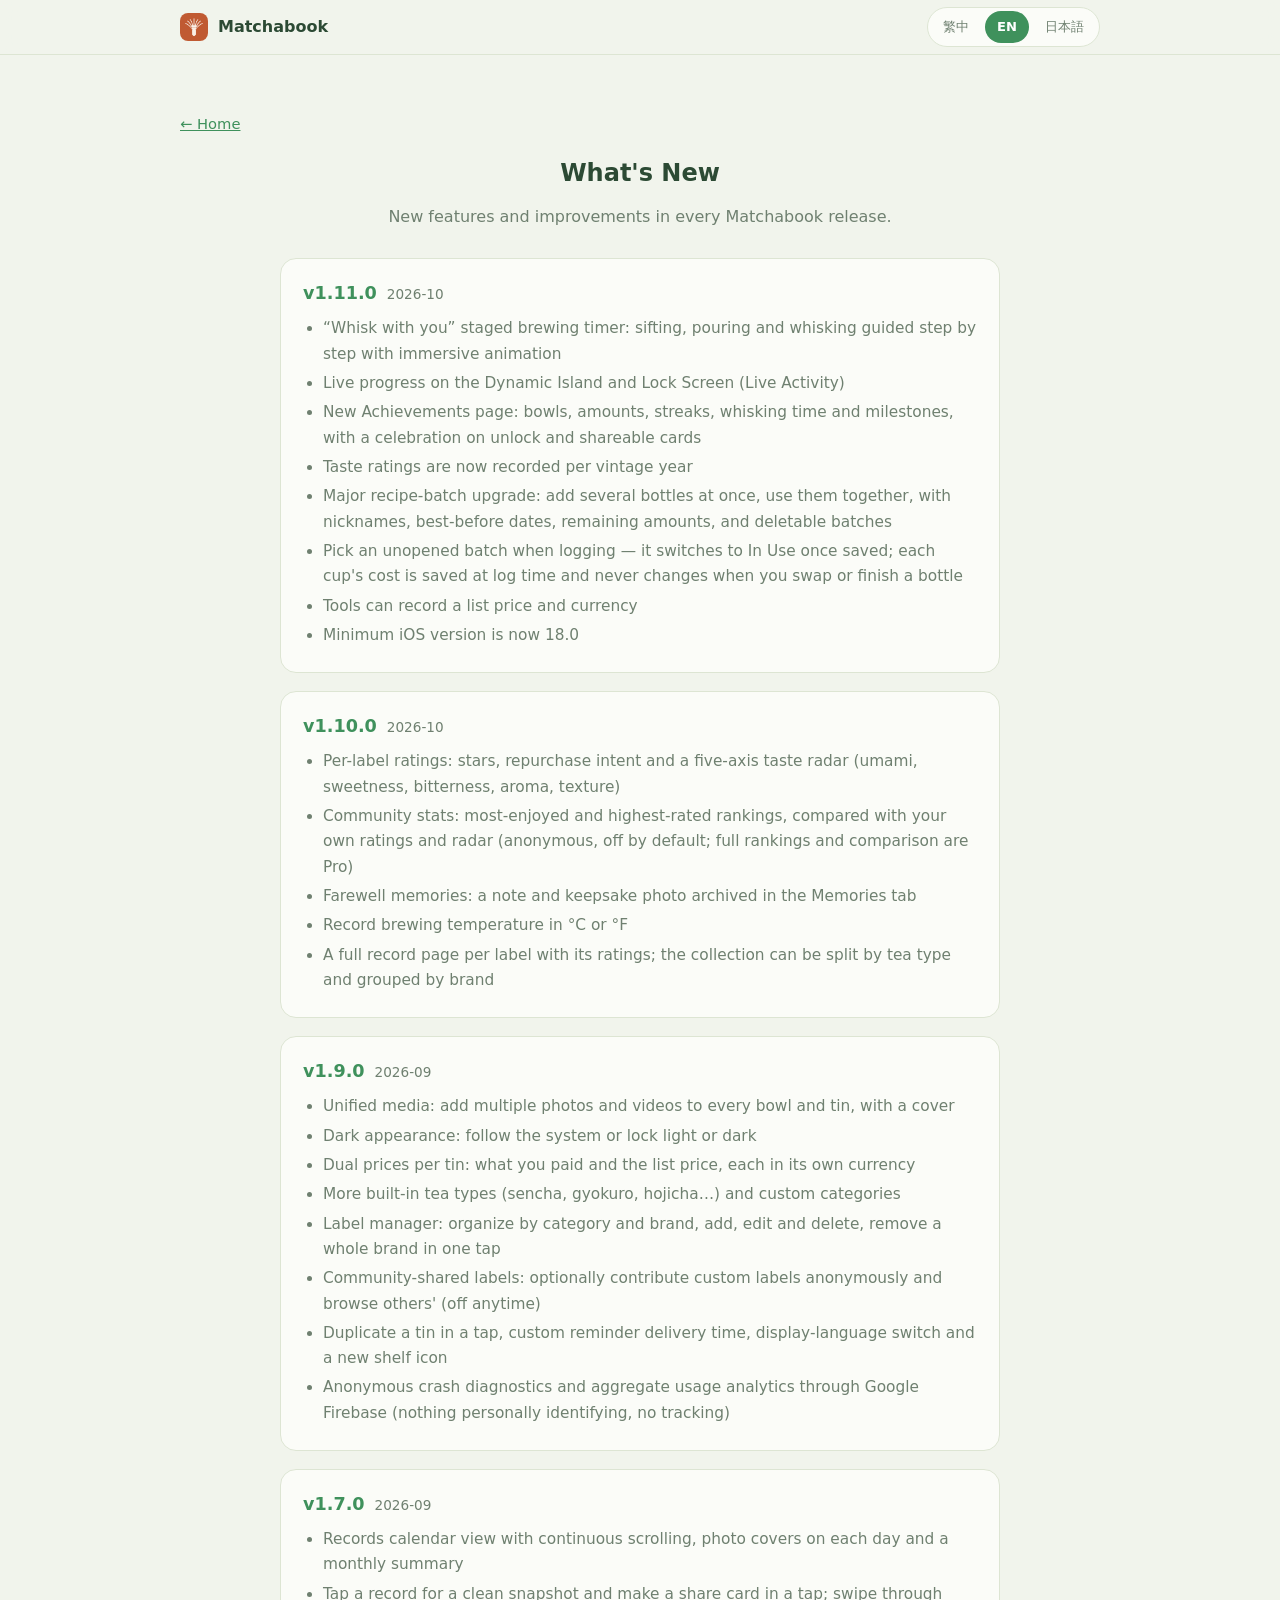
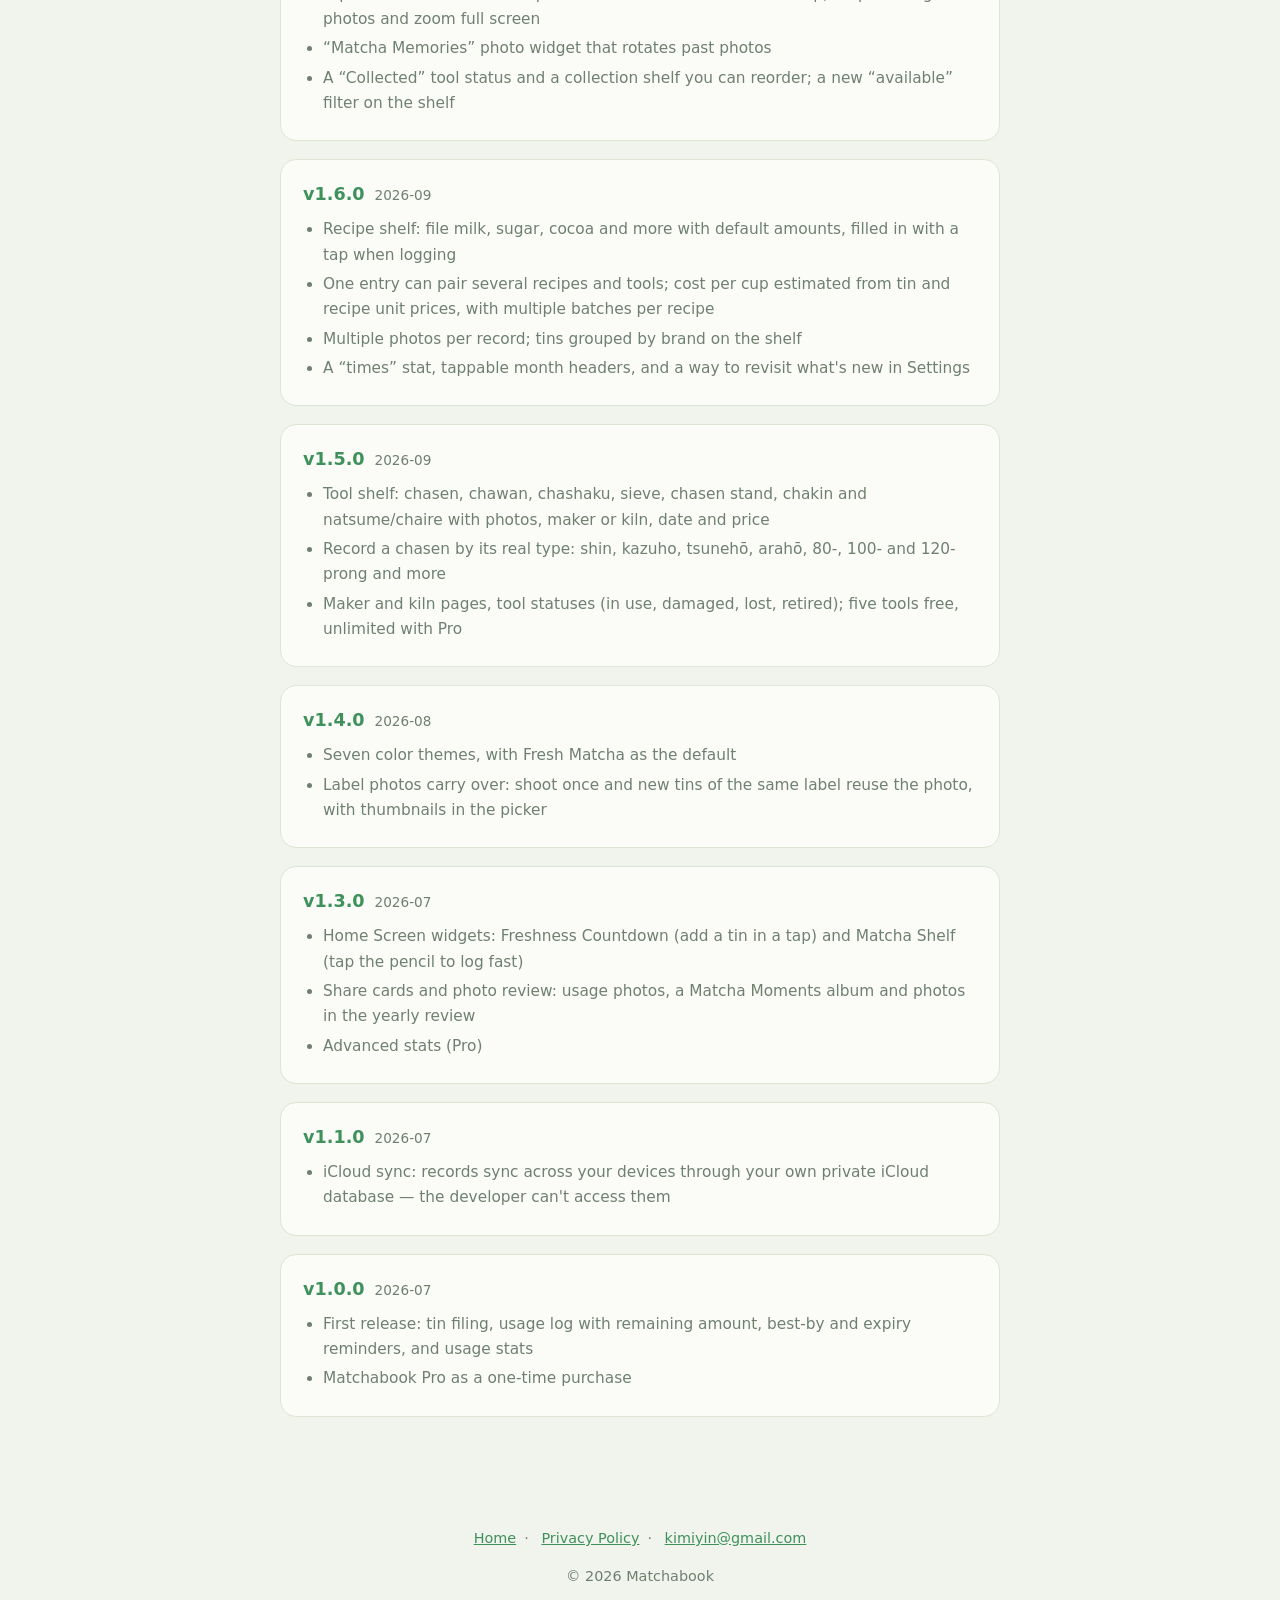
==== changelog.html @ ffbacef2 "landing：版本更新獨立成 changelog.html（頁尾連結）；購買方案下方新增「同一位開發者的其他 App」（Mottai、Inkday，主連結導介紹頁、次連結 App Store） Co" ====
<!DOCTYPE html>
<html lang="zh-Hant">
<head>
<meta charset="utf-8">
<meta name="viewport" content="width=device-width, initial-scale=1">
<title>版本更新 · What's New — Matchabook 抹茶誌</title>
<meta name="description" content="Matchabook 抹茶誌：專為抹茶愛好者打造的記錄 App。記錄每一罐抹茶、分階段刷茶計時、品味評分、每杯花費與到期提醒。A gentle journal for the matcha you love — tins, whisking timer, ratings, cost per cup and reminders.">
<meta name="theme-color" content="#F1F4EC" media="(prefers-color-scheme: light)">
<meta name="theme-color" content="#121A15" media="(prefers-color-scheme: dark)">
<meta name="apple-mobile-web-app-title" content="Matchabook">
<link rel="icon" href="favicon.ico" sizes="any">
<link rel="icon" type="image/png" sizes="32x32" href="favicon-32.png">
<link rel="apple-touch-icon" sizes="180x180" href="apple-touch-icon.png">
<link rel="manifest" href="site.webmanifest">
<meta property="og:title" content="Matchabook 抹茶誌">
<meta property="og:description" content="為心愛的抹茶，寫一本溫柔日記 · A gentle journal for the matcha you love">
<meta property="og:image" content="https://seanseanyin.github.io/matchabook-site/icon-512.png">
<style>
  :root{
    --bg:#F1F4EC; --card:#FBFCF8; --border:#DDE5D3;
    --deep:#2C4A34; --accent:#3F915C; --muted:#6F8070;
    --hero-a:#EAF3E6; --hero-b:#D9EAD6; --hero-c:#C6DFC6;
    color-scheme: light dark;
  }
  @media (prefers-color-scheme: dark){
    :root{ --bg:#121A15; --card:#19231C; --border:#263329;
           --deep:#E4EFE6; --accent:#7CC794; --muted:#94A898;
           --hero-a:#18261D; --hero-b:#14211A; --hero-c:#101A14; }
  }
  *{box-sizing:border-box}
  html{scroll-behavior:smooth}
  body{margin:0;font-family:-apple-system,"PingFang TC","Hiragino Sans","Noto Sans TC","Noto Sans JP",system-ui,sans-serif;
       color:var(--deep);background:var(--bg);line-height:1.65;-webkit-font-smoothing:antialiased}
  a{color:var(--accent)}
  .wrap{max-width:960px;margin:0 auto;padding:0 20px}
  /* 多語切換：預設只顯示繁中，JS 依 data-lang 切換 */
  .en,.ja{display:none}
  html[data-lang="en"] .zh,html[data-lang="ja"] .zh{display:none}
  html[data-lang="en"] .en{display:inline}
  html[data-lang="ja"] .ja{display:inline}
  .topbar{position:sticky;top:0;z-index:10;background:color-mix(in srgb,var(--bg) 88%,transparent);
          backdrop-filter:saturate(1.4) blur(10px);-webkit-backdrop-filter:saturate(1.4) blur(10px);
          border-bottom:1px solid var(--border)}
  .topbar .wrap{display:flex;align-items:center;justify-content:space-between;gap:12px;min-height:54px}
  .topbrand{display:flex;align-items:center;gap:10px;font-weight:700;color:var(--deep);text-decoration:none}
  .topbrand img{width:28px;height:28px;border-radius:8px}
  .langs{display:flex;gap:4px;background:var(--card);border:1px solid var(--border);border-radius:999px;padding:3px}
  .langs button{font:inherit;font-size:.82rem;border:0;background:transparent;color:var(--muted);
                padding:5px 12px;border-radius:999px;cursor:pointer}
  .langs button[aria-pressed="true"]{background:var(--accent);color:#fff;font-weight:700}
  header.hero{background:linear-gradient(160deg,var(--hero-a),var(--hero-b) 60%,var(--hero-c));
              padding:64px 0 56px;text-align:center}
  .appicon{width:96px;height:96px;border-radius:22px;box-shadow:0 8px 24px rgba(0,0,0,.14);margin-bottom:14px}
  .logo{font-size:2.6rem;font-weight:800;letter-spacing:.5px;color:var(--deep);margin:0}
  .tag{font-size:1.2rem;color:var(--deep);margin:.4rem 0 1.4rem;opacity:.9}
  .sub{max-width:640px;margin:0 auto;color:var(--deep);opacity:.92}
  .cta{display:inline-block;margin-top:26px;background:var(--accent);color:#fff;
       text-decoration:none;font-weight:700;padding:13px 26px;border-radius:999px}
  .cta.secondary{background:transparent;color:var(--accent);border:1.5px solid var(--accent);margin-left:8px}
  .ctas{display:flex;flex-wrap:wrap;gap:8px;justify-content:center}
  .ctas .cta{margin:26px 0 0}
  .ctas .cta.secondary{margin-left:0}
  section{padding:56px 0}
  h2{font-size:1.5rem;margin:0 0 10px;text-align:center}
  .lede{text-align:center;color:var(--muted);max-width:620px;margin:0 auto 28px}
  .grid{display:grid;grid-template-columns:repeat(auto-fit,minmax(250px,1fr));gap:20px}
  .grid.big{grid-template-columns:repeat(auto-fit,minmax(280px,1fr))}
  .card{background:var(--card);border:1px solid var(--border);border-radius:16px;padding:22px}
  .card h3{margin:.2rem 0 .4rem;font-size:1.1rem}
  .card p{margin:0;color:var(--muted);font-size:.96rem}
  .emoji{font-size:1.7rem}
  .pill{display:inline-block;font-size:.72rem;letter-spacing:.04em;color:var(--accent);
        border:1px solid var(--border);border-radius:999px;padding:2px 9px;margin-left:8px;vertical-align:middle;font-weight:600}
  .core .card{padding:26px}
  .core .card h3{font-size:1.2rem}
  .alt{background:#0000000a}
  @media (prefers-color-scheme: dark){ .alt{background:#ffffff08} }
  .plans{display:grid;grid-template-columns:repeat(auto-fit,minmax(280px,1fr));gap:20px;max-width:820px;margin:0 auto}
  .plan{background:var(--card);border:1px solid var(--border);border-radius:18px;padding:26px}
  .plan.pro{border:2px solid var(--accent)}
  .plan h3{margin:0 0 4px;font-size:1.3rem}
  .plan .price{color:var(--muted);font-size:.92rem;margin-bottom:12px}
  .plan ul{margin:0;padding-left:0;list-style:none}
  .plan li{margin:7px 0;padding-left:26px;position:relative;font-size:.96rem}
  .plan li::before{content:"✓";position:absolute;left:0;color:var(--accent);font-weight:800}
  .note{text-align:center;color:var(--muted);font-size:.9rem;margin-top:22px}
  .vers{max-width:720px;margin:0 auto;display:flex;flex-direction:column;gap:18px}
  .ver{background:var(--card);border:1px solid var(--border);border-radius:16px;padding:20px 22px}
  .vhead{display:flex;align-items:baseline;gap:10px;margin-bottom:8px;flex-wrap:wrap}
  .vnum{font-weight:800;color:var(--accent);font-size:1.1rem}
  .vdate{color:var(--muted);font-size:.85rem}
  .ver ul{margin:0;padding-left:20px;color:var(--muted);font-size:.96rem}
  .ver li{margin:4px 0}
  .apps{display:grid;grid-template-columns:repeat(auto-fit,minmax(300px,1fr));gap:20px;max-width:820px;margin:0 auto}
  .card.app{display:flex;gap:16px;align-items:flex-start}
  .card.app img{width:64px;height:64px;border-radius:15px;flex:none;box-shadow:0 3px 10px rgba(0,0,0,.12)}
  .apptag{color:var(--accent);font-size:.85rem;font-weight:600;margin-bottom:4px}
  .applinks{display:flex;gap:8px;margin-top:12px;flex-wrap:wrap}
  .mini{display:inline-block;background:var(--accent);color:#fff;text-decoration:none;font-weight:700;font-size:.85rem;padding:6px 14px;border-radius:999px;border:1.5px solid var(--accent)}
  .mini.ghost{background:transparent;color:var(--accent)}
  .back{display:inline-block;margin:0 0 18px;font-size:.92rem}
  .support{text-align:center}
  .support p{max-width:560px;margin:8px auto}
  footer{padding:40px 0 64px;text-align:center;color:var(--muted);font-size:.9rem}
  footer a{margin:0 8px}
</style>
</head>
<body>
<div class="topbar">
  <div class="wrap">
    <a class="topbrand" href="./"><img src="icon-192.png" alt="" width="28" height="28">Matchabook</a>
    <div class="langs" role="group" aria-label="Language">
      <button type="button" data-set="zh">繁中</button><button type="button" data-set="en">EN</button><button type="button" data-set="ja">日本語</button>
    </div>
  </div>
</div>
<section>
  <div class="wrap">
    <a class="back" href="./"><span class="zh">← 回首頁</span><span class="en">← Home</span><span class="ja">← ホーム</span></a>
    <h2><span class="zh">版本更新</span><span class="en">What's New</span><span class="ja">更新履歴</span></h2>
    <p class="lede"><span class="zh">Matchabook 各版本的新功能與改進。</span><span class="en">New features and improvements in every Matchabook release.</span><span class="ja">Matchabook 各バージョンの新機能と改善点です。</span></p>
    <div class="vers"><div class="ver"><div class="vhead"><span class="vnum">v1.11.0</span><span class="vdate">2026-10</span></div><ul><li><span class="zh">「陪你刷」分階段沖泡計時：篩粉、注湯、刷茶一步步引導，搭配沉浸式動畫</span><span class="en">“Whisk with you” staged brewing timer: sifting, pouring and whisking guided step by step with immersive animation</span><span class="ja">「一緒に点てる」段階タイマー：ふるう・注ぐ・点てるを順に案内し、没入アニメーションで演出</span></li><li><span class="zh">動態島與鎖定螢幕即時顯示沖泡進度（Live Activity）</span><span class="en">Live progress on the Dynamic Island and Lock Screen (Live Activity)</span><span class="ja">ダイナミックアイランドとロック画面に進行をリアルタイム表示（Live Activity）</span></li><li><span class="zh">全新成就頁：碗數、用量、連續天數、刷茶時間與里程碑；達成時慶祝，並可分享成就卡</span><span class="en">New Achievements page: bowls, amounts, streaks, whisking time and milestones, with a celebration on unlock and shareable cards</span><span class="ja">新しい実績ページ：碗数・使用量・連続日数・点てた時間・マイルストーン。達成時のお祝いとシェアカード</span></li><li><span class="zh">品味評分改依年份（vintage）分開記錄</span><span class="en">Taste ratings are now recorded per vintage year</span><span class="ja">テイスティング評価を年（ヴィンテージ）ごとに記録</span></li><li><span class="zh">配方批次大改：同款多瓶一次新增（可設瓶數）、可同時使用，加暱稱、保存期限與剩餘量，批次可刪除</span><span class="en">Major recipe-batch upgrade: add several bottles at once, use them together, with nicknames, best-before dates, remaining amounts, and deletable batches</span><span class="ja">レシピバッチを大幅強化：複数本を一度に追加して同時に使用、ニックネーム・保存期限・残量・バッチの削除</span></li><li><span class="zh">記錄用量時可直接挑「未開封」批次，存檔後自動轉為使用中；每杯成本在存檔當下記住，換瓶或用完都不受影響</span><span class="en">Pick an unopened batch when logging — it switches to In Use once saved; each cup's cost is saved at log time and never changes when you swap or finish a bottle</span><span class="ja">記録時に「未開封」のバッチを選べ、保存後に自動で「使用中」へ。1杯のコストは記録時に保存され、本を替えても変わりません</span></li><li><span class="zh">器具可記原價與幣別</span><span class="en">Tools can record a list price and currency</span><span class="ja">道具に定価と通貨を記録可能</span></li><li><span class="zh">最低支援 iOS 升為 18.0</span><span class="en">Minimum iOS version is now 18.0</span><span class="ja">対応 OS を iOS 18.0 以降に変更</span></li></ul></div><div class="ver"><div class="vhead"><span class="vnum">v1.10.0</span><span class="vdate">2026-10</span></div><ul><li><span class="zh">為每支銘柄評分：星等、想不想回購、旨／甘／苦／香／口感五味雷達</span><span class="en">Per-label ratings: stars, repurchase intent and a five-axis taste radar (umami, sweetness, bitterness, aroma, texture)</span><span class="ja">銘柄ごとの評価：星・再購入意向・旨/甘/苦/香/口感の5軸レーダー</span></li><li><span class="zh">社群統計：最多人喝、評價最高排行，並與你的評分、雷達跟社群平均對照（匿名貢獻、預設關閉；完整排行與對照為 Pro）</span><span class="en">Community stats: most-enjoyed and highest-rated rankings, compared with your own ratings and radar (anonymous, off by default; full rankings and comparison are Pro)</span><span class="ja">コミュニティ統計：最も飲まれた・評価の高いランキングと、自分の評価・レーダーの比較（匿名・初期オフ。詳しいランキングと比較は Pro）</span></li><li><span class="zh">喝完留回憶：告別心得與紀念照，封存到「回憶」分頁</span><span class="en">Farewell memories: a note and keepsake photo archived in the Memories tab</span><span class="ja">飲み終えた缶の思い出：感想と記念写真を「思い出」タブに保存</span></li><li><span class="zh">沖泡水溫記錄，攝氏／華氏皆可</span><span class="en">Record brewing temperature in °C or °F</span><span class="ja">抽出温度の記録（摂氏・華氏）</span></li><li><span class="zh">銘柄完整記錄本與評分頁；收藏冊可依茶類分段、依品牌分群</span><span class="en">A full record page per label with its ratings; the collection can be split by tea type and grouped by brand</span><span class="ja">銘柄ごとの記録ページと評価ページ。コレクションは茶類で分け、ブランドでグループ表示</span></li></ul></div><div class="ver"><div class="vhead"><span class="vnum">v1.9.0</span><span class="vdate">2026-09</span></div><ul><li><span class="zh">統一媒體：每一杯與每一罐都能加入多張照片與影片，可設封面</span><span class="en">Unified media: add multiple photos and videos to every bowl and tin, with a cover</span><span class="ja">メディア統合：一杯にも一缶にも複数の写真と動画を追加し、カバーも設定</span></li><li><span class="zh">深色外觀：跟隨系統或固定淺色／深色</span><span class="en">Dark appearance: follow the system or lock light or dark</span><span class="ja">ダーク外観：システム連動またはライト／ダーク固定</span></li><li><span class="zh">每罐雙價格：實際購入金額與原價，各自選擇幣別</span><span class="en">Dual prices per tin: what you paid and the list price, each in its own currency</span><span class="ja">缶ごとに2つの価格：実際の購入額と定価を別々の通貨で</span></li><li><span class="zh">更多內建茶類（煎茶、玉露、焙茶等）與自訂分類</span><span class="en">More built-in tea types (sencha, gyokuro, hojicha…) and custom categories</span><span class="ja">煎茶・玉露・ほうじ茶などの茶類を追加し、カスタム分類にも対応</span></li><li><span class="zh">銘柄管理頁：依分類與品牌整理、新增／編輯／刪除、一鍵刪整個品牌</span><span class="en">Label manager: organize by category and brand, add, edit and delete, remove a whole brand in one tap</span><span class="ja">銘柄の管理：分類とブランドで整理、追加・編集・削除、ブランドごと一括削除</span></li><li><span class="zh">社群共享銘柄：可選擇匿名貢獻自訂銘柄、瀏覽下載他人分享（可隨時關閉）</span><span class="en">Community-shared labels: optionally contribute custom labels anonymously and browse others' (off anytime)</span><span class="ja">コミュニティ共有の銘柄：自作銘柄を匿名で共有・他の人の銘柄をダウンロード（いつでもオフ）</span></li><li><span class="zh">一鍵複製為新罐、到期通知可自訂送達時間、顯示語言切換、抹茶櫃新圖示</span><span class="en">Duplicate a tin in a tap, custom reminder delivery time, display-language switch and a new shelf icon</span><span class="ja">缶のワンタップ複製・通知時刻のカスタマイズ・表示言語の切り替え・抹茶棚の新アイコン</span></li><li><span class="zh">加入 Google Firebase 的匿名當機診斷與彙總使用分析（不含可識別個人的資訊、不追蹤）</span><span class="en">Anonymous crash diagnostics and aggregate usage analytics through Google Firebase (nothing personally identifying, no tracking)</span><span class="ja">Google Firebase による匿名のクラッシュ診断と集計された利用分析を追加（個人を特定する情報なし・トラッキングなし）</span></li></ul></div><div class="ver"><div class="vhead"><span class="vnum">v1.7.0</span><span class="vdate">2026-09</span></div><ul><li><span class="zh">紀錄頁日曆檢視：連續捲動、日格顯示照片封面、月摘要</span><span class="en">Records calendar view with continuous scrolling, photo covers on each day and a monthly summary</span><span class="ja">記録のカレンダー表示：連続スクロール、日ごとの写真カバー、月の概要</span></li><li><span class="zh">點開一筆紀錄是一張精美快照，一鍵產生分享圖卡；照片可左右滑動與全螢幕縮放</span><span class="en">Tap a record for a clean snapshot and make a share card in a tap; swipe through photos and zoom full screen</span><span class="ja">記録をタップするときれいなスナップショットに。ワンタップでシェアカード、写真はスワイプとフルスクリーン拡大に対応</span></li><li><span class="zh">「抹茶回憶」相片小工具：隨機輪播過往照片</span><span class="en">“Matcha Memories” photo widget that rotates past photos</span><span class="ja">「抹茶の思い出」写真ウィジェット：過去の写真をランダム表示</span></li><li><span class="zh">器具「收藏」狀態與收藏櫃（可拖曳排序）；抹茶櫃新增「可用」篩選</span><span class="en">A “Collected” tool status and a collection shelf you can reorder; a new “available” filter on the shelf</span><span class="ja">道具の「コレクション」状態と並べ替えできるコレクション棚。抹茶棚に「使用可能」フィルタ</span></li></ul></div><div class="ver"><div class="vhead"><span class="vnum">v1.6.0</span><span class="vdate">2026-09</span></div><ul><li><span class="zh">配方櫃：把牛奶、糖、可可建檔並設預設用量，記一杯時一鍵帶入</span><span class="en">Recipe shelf: file milk, sugar, cocoa and more with default amounts, filled in with a tap when logging</span><span class="ja">配合棚：ミルク・砂糖・ココアなどを既定量つきで登録し、記録時にワンタップで入力</span></li><li><span class="zh">一筆用量可搭配多筆配方與器具；每杯花費估算（依罐與配方單價，配方可記多個批次）</span><span class="en">One entry can pair several recipes and tools; cost per cup estimated from tin and recipe unit prices, with multiple batches per recipe</span><span class="ja">1件の記録に複数の配合と道具を紐づけ可能。缶と配合の単価から1杯のコストを試算（配合は複数バッチ対応）</span></li><li><span class="zh">用量紀錄支援多張照片；抹茶罐首頁依品牌分群</span><span class="en">Multiple photos per record; tins grouped by brand on the shelf</span><span class="ja">記録に複数の写真。抹茶棚をブランド別にグループ表示</span></li><li><span class="zh">統計新增「次數」，年月標題可點選跳月；設定頁可回看新功能介紹</span><span class="en">A “times” stat, tappable month headers, and a way to revisit what's new in Settings</span><span class="ja">統計に「回数」を追加、年月見出しをタップで移動、設定から新機能の紹介を再表示</span></li></ul></div><div class="ver"><div class="vhead"><span class="vnum">v1.5.0</span><span class="vdate">2026-09</span></div><ul><li><span class="zh">器具櫃：茶筅、茶碗、茶杓、篩、茶筅立て、茶巾、棗／茶入建檔，含照片、作者／窯元、入手日與價格</span><span class="en">Tool shelf: chasen, chawan, chashaku, sieve, chasen stand, chakin and natsume/chaire with photos, maker or kiln, date and price</span><span class="ja">道具棚：茶筅・茶碗・茶杓・ふるい・茶筅立て・茶巾・棗／茶入を写真・作家／窯元・入手日・価格つきで登録</span></li><li><span class="zh">茶筅依「真、數穗、常穗、荒穗、八十本立、百本立、百二十本立」登錄穗型</span><span class="en">Record a chasen by its real type: shin, kazuho, tsunehō, arahō, 80-, 100- and 120-prong and more</span><span class="ja">茶筅は「真・数穂・常穂・荒穂・八十本立・百本立・百二十本立」の穂型で記録</span></li><li><span class="zh">作者／窯元聚合頁、器具狀態（使用中、損壞、遺失、已退役）；免費 5 件、Pro 無上限</span><span class="en">Maker and kiln pages, tool statuses (in use, damaged, lost, retired); five tools free, unlimited with Pro</span><span class="ja">作家・窯元ページ、道具の状態（使用中・破損・紛失・引退）。無料は5点、Pro は無制限</span></li></ul></div><div class="ver"><div class="vhead"><span class="vnum">v1.4.0</span><span class="vdate">2026-08</span></div><ul><li><span class="zh">七套主題配色（清新抹茶、沉穩大地、柔和莓果、經典墨藍、靜謐藕紫、復古羊皮、暖霞玫瑰），預設為抹茶綠</span><span class="en">Seven color themes, with Fresh Matcha as the default</span><span class="ja">7つのテーマ配色（既定はフレッシュ抹茶）</span></li><li><span class="zh">銘柄照片沿用：拍過一次，之後新增同款自動帶入代表照，選擇器顯示縮圖</span><span class="en">Label photos carry over: shoot once and new tins of the same label reuse the photo, with thumbnails in the picker</span><span class="ja">銘柄の写真を引き継ぎ：一度撮れば同じ銘柄を追加するとき代表写真が自動で入り、選択画面にサムネイルを表示</span></li></ul></div><div class="ver"><div class="vhead"><span class="vnum">v1.3.0</span><span class="vdate">2026-07</span></div><ul><li><span class="zh">主畫面小工具：賞味倒數（一鍵新增新罐）與抹茶櫃（點筆型圖示快速記一筆）</span><span class="en">Home Screen widgets: Freshness Countdown (add a tin in a tap) and Matcha Shelf (tap the pencil to log fast)</span><span class="ja">ホーム画面ウィジェット：賞味カウントダウン（缶をワンタップ追加）と抹茶棚（鉛筆アイコンですばやく記録）</span></li><li><span class="zh">分享卡與照片回顧：用量照片、抹茶時光相簿、年度回顧嵌入照片</span><span class="en">Share cards and photo review: usage photos, a Matcha Moments album and photos in the yearly review</span><span class="ja">シェアカードと写真の振り返り：使用記録の写真・抹茶タイムのアルバム・年間の振り返りに写真</span></li><li><span class="zh">進階統計（Pro）</span><span class="en">Advanced stats (Pro)</span><span class="ja">詳細統計（Pro）</span></li></ul></div><div class="ver"><div class="vhead"><span class="vnum">v1.1.0</span><span class="vdate">2026-07</span></div><ul><li><span class="zh">iCloud 同步：紀錄透過你自己的 iCloud 私有資料庫在裝置間同步，開發者無法存取</span><span class="en">iCloud sync: records sync across your devices through your own private iCloud database — the developer can't access them</span><span class="ja">iCloud 同期：記録はご自身の iCloud プライベートデータベースで端末間同期され、開発者は参照できません</span></li></ul></div><div class="ver"><div class="vhead"><span class="vnum">v1.0.0</span><span class="vdate">2026-07</span></div><ul><li><span class="zh">首次發布：抹茶罐建檔、用量紀錄與罐內剩餘量、賞味與保存期限提醒、用量統計</span><span class="en">First release: tin filing, usage log with remaining amount, best-by and expiry reminders, and usage stats</span><span class="ja">初回リリース：缶の登録・使用記録と残量・賞味／保存期限のリマインダー・使用量の統計</span></li><li><span class="zh">Matchabook Pro 一次買斷</span><span class="en">Matchabook Pro as a one-time purchase</span><span class="ja">Matchabook Pro（買い切り）</span></li></ul></div></div>
  </div>
</section>
<footer>
  <div class="wrap">
    <p>
      <a href="./"><span class="zh">首頁</span><span class="en">Home</span><span class="ja">ホーム</span></a>·
      <a href="privacy.html" class="zh">隱私權政策</a><a href="privacy-en.html" class="en">Privacy Policy</a><a href="privacy-ja.html" class="ja">プライバシーポリシー</a>·
      <a href="mailto:kimiyin@gmail.com">kimiyin@gmail.com</a>
    </p>
    <p>© 2026 Matchabook</p>
  </div>
</footer>
<script>
(function(){
  var root=document.documentElement,names={zh:'zh-Hant',en:'en',ja:'ja'};
  function set(l){
    if(!names[l]) l='zh';
    root.setAttribute('data-lang',l); root.lang=names[l];
    try{localStorage.setItem('mb-lang',l)}catch(e){}
    document.querySelectorAll('.langs button').forEach(function(b){b.setAttribute('aria-pressed',b.dataset.set===l)});
  }
  var q=new URLSearchParams(location.search).get('lang'),s=null;
  try{s=localStorage.getItem('mb-lang')}catch(e){}
  var n=(navigator.language||'').toLowerCase();
  set(q||s||(n.indexOf('ja')===0?'ja':n.indexOf('zh')===0?'zh':'en'));
  document.querySelectorAll('.langs button').forEach(function(b){b.addEventListener('click',function(){set(b.dataset.set)})});
})();
</script>
</body>
</html>
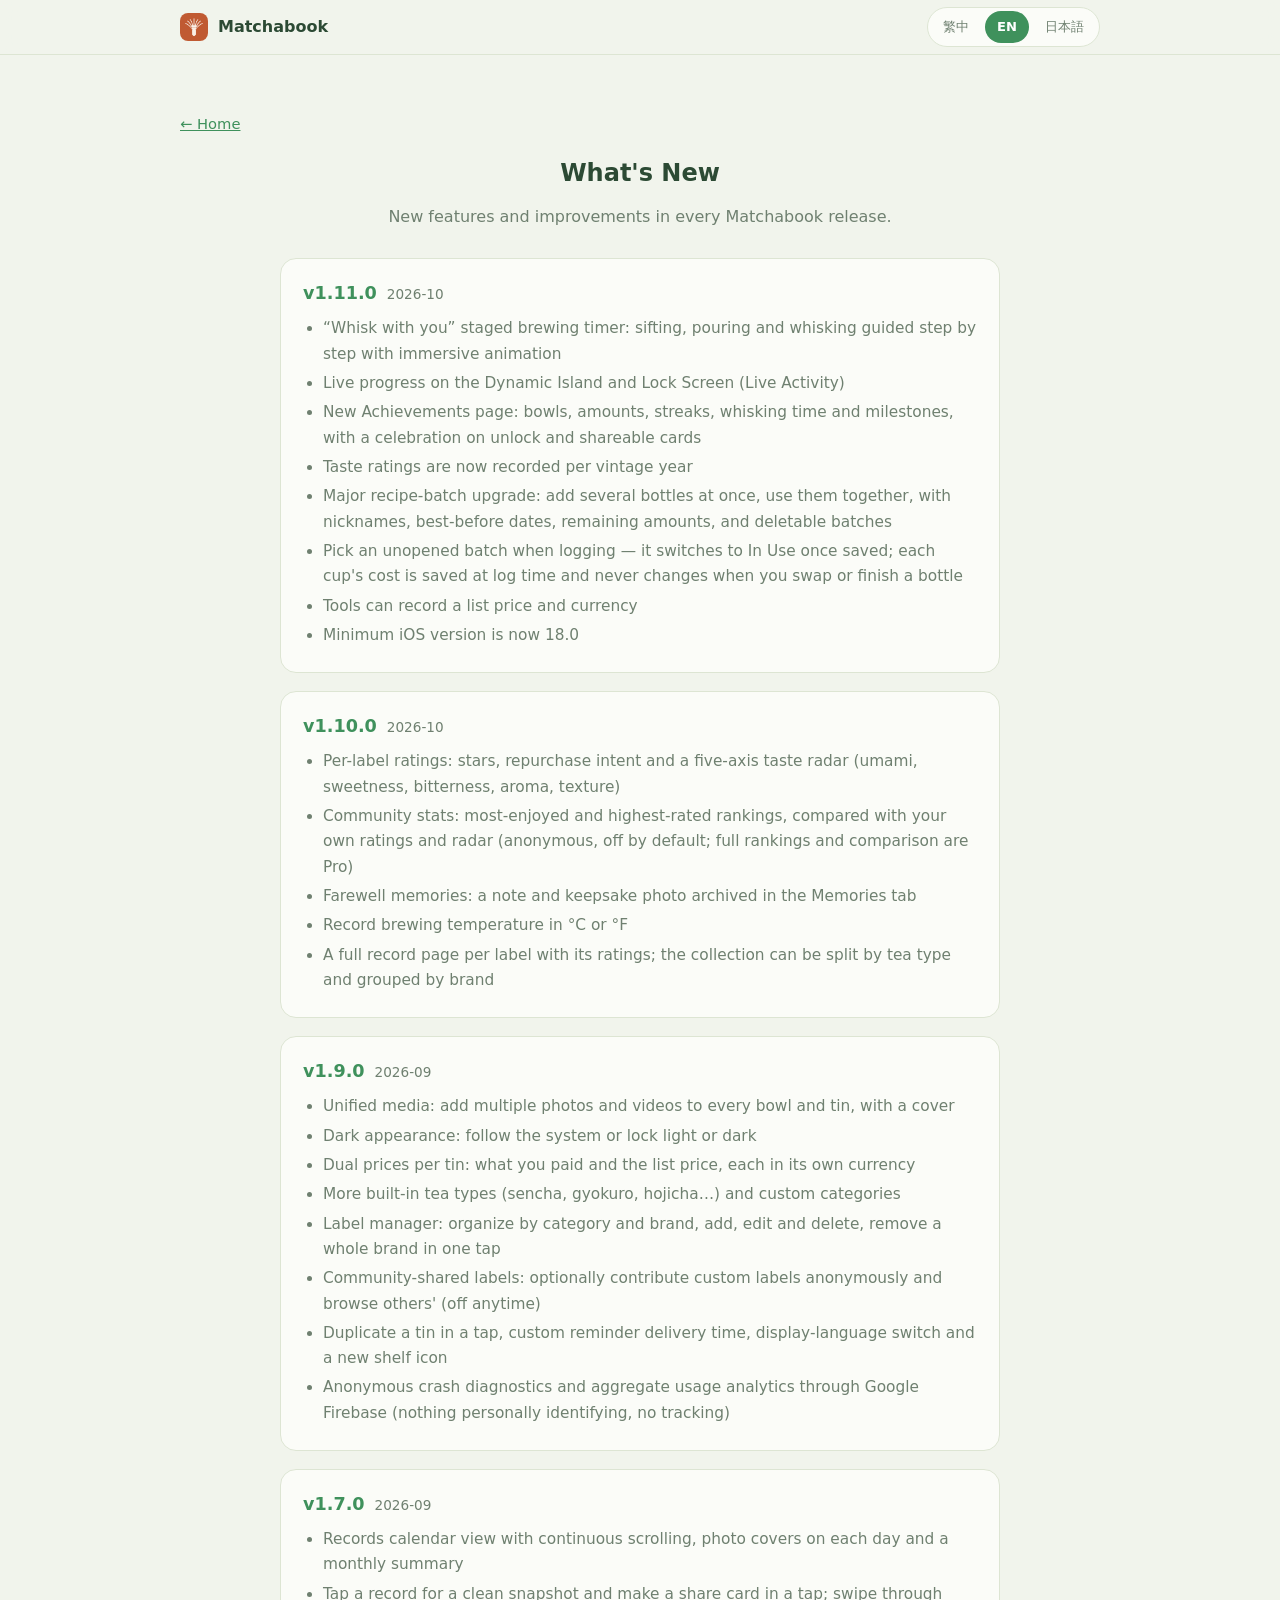
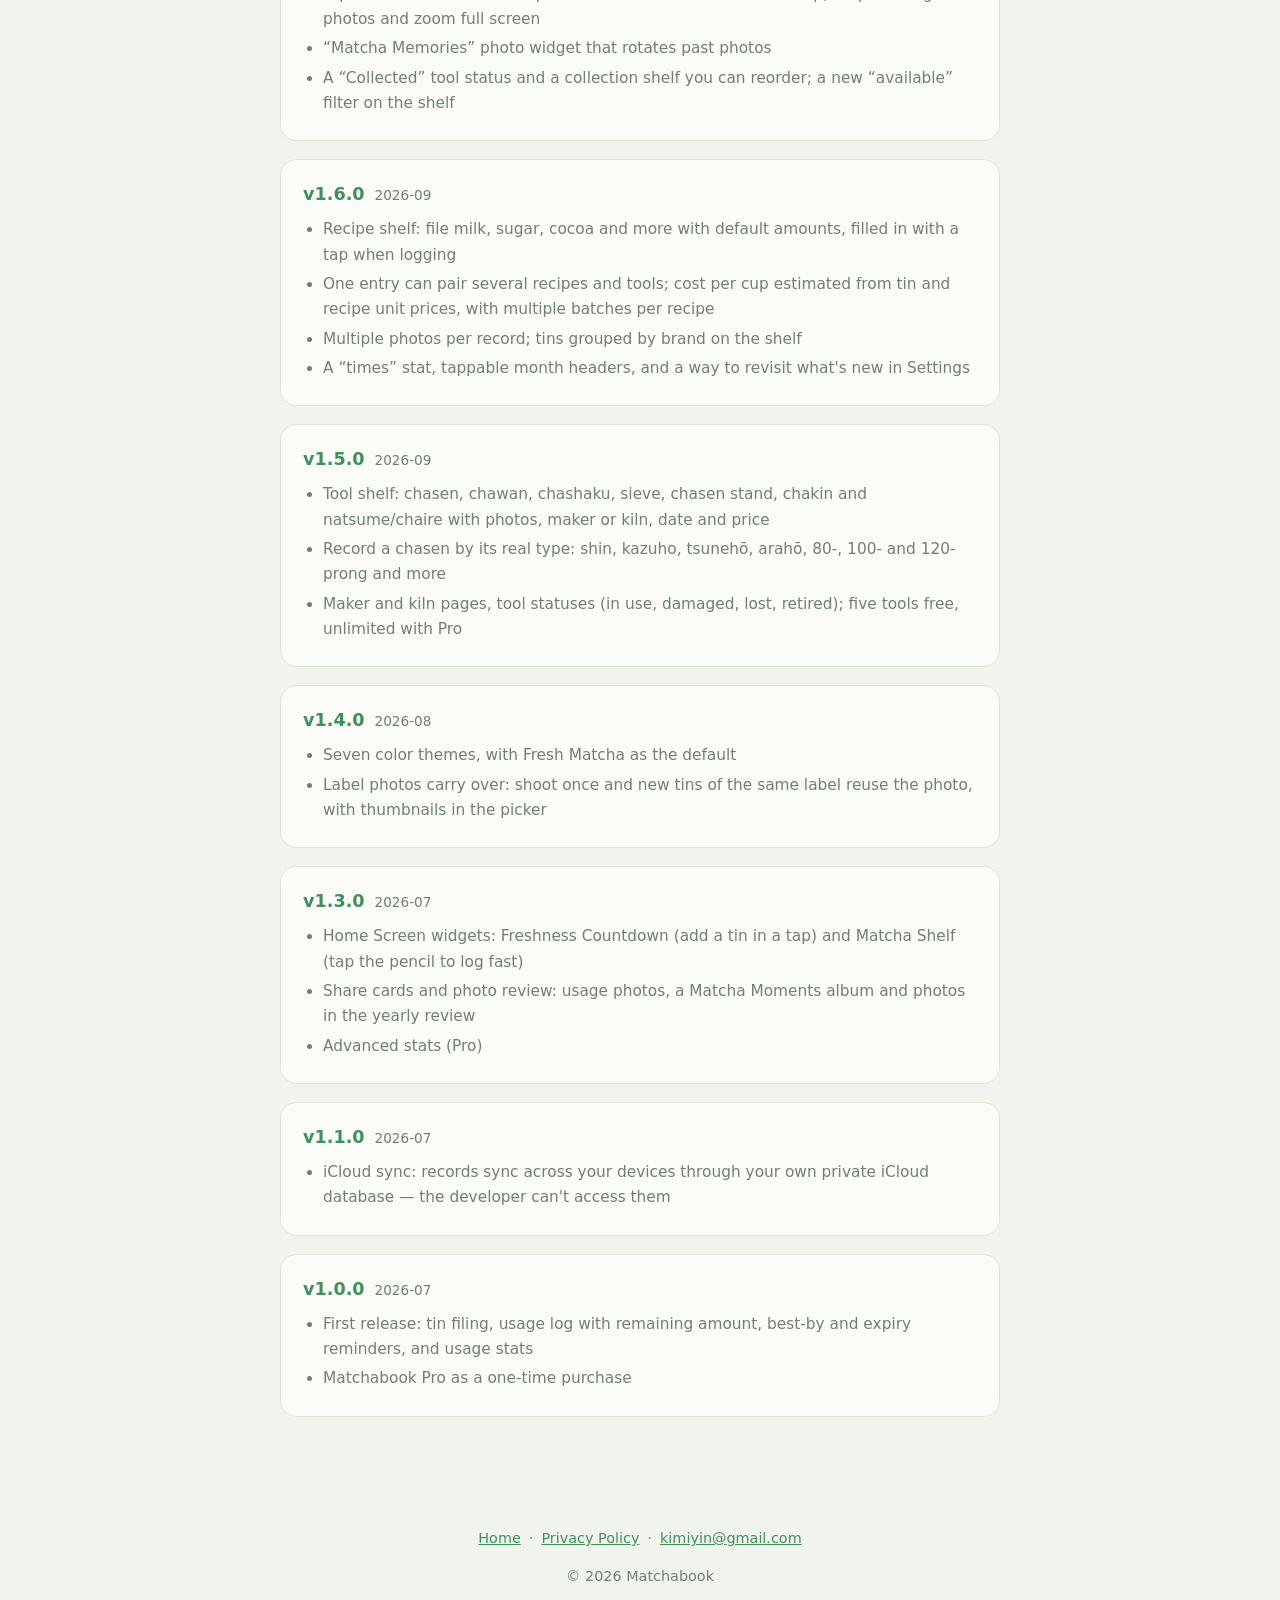
==== commit 94170e17: "其他 App 連結改導各站首頁；站台改由共用產生器輸出 Co-Authored-By: Claude Sonnet 5.5 <noreply@anthropic.com>" ====
--- a/changelog.html
+++ b/changelog.html
@@ -5,13 +5,13 @@
 <meta name="viewport" content="width=device-width, initial-scale=1">
 <title>版本更新 · What's New — Matchabook 抹茶誌</title>
 <meta name="description" content="Matchabook 抹茶誌：專為抹茶愛好者打造的記錄 App。記錄每一罐抹茶、分階段刷茶計時、品味評分、每杯花費與到期提醒。A gentle journal for the matcha you love — tins, whisking timer, ratings, cost per cup and reminders.">
-<meta name="theme-color" content="#F1F4EC" media="(prefers-color-scheme: light)">
-<meta name="theme-color" content="#121A15" media="(prefers-color-scheme: dark)">
-<meta name="apple-mobile-web-app-title" content="Matchabook">
 <link rel="icon" href="favicon.ico" sizes="any">
 <link rel="icon" type="image/png" sizes="32x32" href="favicon-32.png">
 <link rel="apple-touch-icon" sizes="180x180" href="apple-touch-icon.png">
 <link rel="manifest" href="site.webmanifest">
+<meta name="apple-mobile-web-app-title" content="Matchabook">
+<meta name="theme-color" content="#F1F4EC" media="(prefers-color-scheme: light)">
+<meta name="theme-color" content="#121A15" media="(prefers-color-scheme: dark)">
 <meta property="og:title" content="Matchabook 抹茶誌">
 <meta property="og:description" content="為心愛的抹茶，寫一本溫柔日記 · A gentle journal for the matcha you love">
 <meta property="og:image" content="https://seanseanyin.github.io/matchabook-site/icon-512.png">
@@ -33,7 +33,6 @@
        color:var(--deep);background:var(--bg);line-height:1.65;-webkit-font-smoothing:antialiased}
   a{color:var(--accent)}
   .wrap{max-width:960px;margin:0 auto;padding:0 20px}
-  /* 多語切換：預設只顯示繁中，JS 依 data-lang 切換 */
   .en,.ja{display:none}
   html[data-lang="en"] .zh,html[data-lang="ja"] .zh{display:none}
   html[data-lang="en"] .en{display:inline}
@@ -114,6 +113,7 @@
     </div>
   </div>
 </div>
+
 <section>
   <div class="wrap">
     <a class="back" href="./"><span class="zh">← 回首頁</span><span class="en">← Home</span><span class="ja">← ホーム</span></a>
@@ -124,25 +124,21 @@
 </section>
 <footer>
   <div class="wrap">
-    <p>
-      <a href="./"><span class="zh">首頁</span><span class="en">Home</span><span class="ja">ホーム</span></a>·
-      <a href="privacy.html" class="zh">隱私權政策</a><a href="privacy-en.html" class="en">Privacy Policy</a><a href="privacy-ja.html" class="ja">プライバシーポリシー</a>·
-      <a href="mailto:kimiyin@gmail.com">kimiyin@gmail.com</a>
-    </p>
+    <p><a href="./"><span class="zh">首頁</span><span class="en">Home</span><span class="ja">ホーム</span></a>·<a href="privacy.html" class="zh">隱私權政策</a><a href="privacy-en.html" class="en">Privacy Policy</a><a href="privacy-ja.html" class="ja">プライバシーポリシー</a>·<a href="mailto:kimiyin@gmail.com">kimiyin@gmail.com</a></p>
     <p>© 2026 Matchabook</p>
   </div>
 </footer>
 <script>
 (function(){
-  var root=document.documentElement,names={zh:'zh-Hant',en:'en',ja:'ja'};
+  var root=document.documentElement,names={zh:'zh-Hant',en:'en',ja:'ja'},key='mb-lang';
   function set(l){
     if(!names[l]) l='zh';
     root.setAttribute('data-lang',l); root.lang=names[l];
-    try{localStorage.setItem('mb-lang',l)}catch(e){}
+    try{localStorage.setItem(key,l)}catch(e){}
     document.querySelectorAll('.langs button').forEach(function(b){b.setAttribute('aria-pressed',b.dataset.set===l)});
   }
   var q=new URLSearchParams(location.search).get('lang'),s=null;
-  try{s=localStorage.getItem('mb-lang')}catch(e){}
+  try{s=localStorage.getItem(key)}catch(e){}
   var n=(navigator.language||'').toLowerCase();
   set(q||s||(n.indexOf('ja')===0?'ja':n.indexOf('zh')===0?'zh':'en'));
   document.querySelectorAll('.langs button').forEach(function(b){b.addEventListener('click',function(){set(b.dataset.set)})});
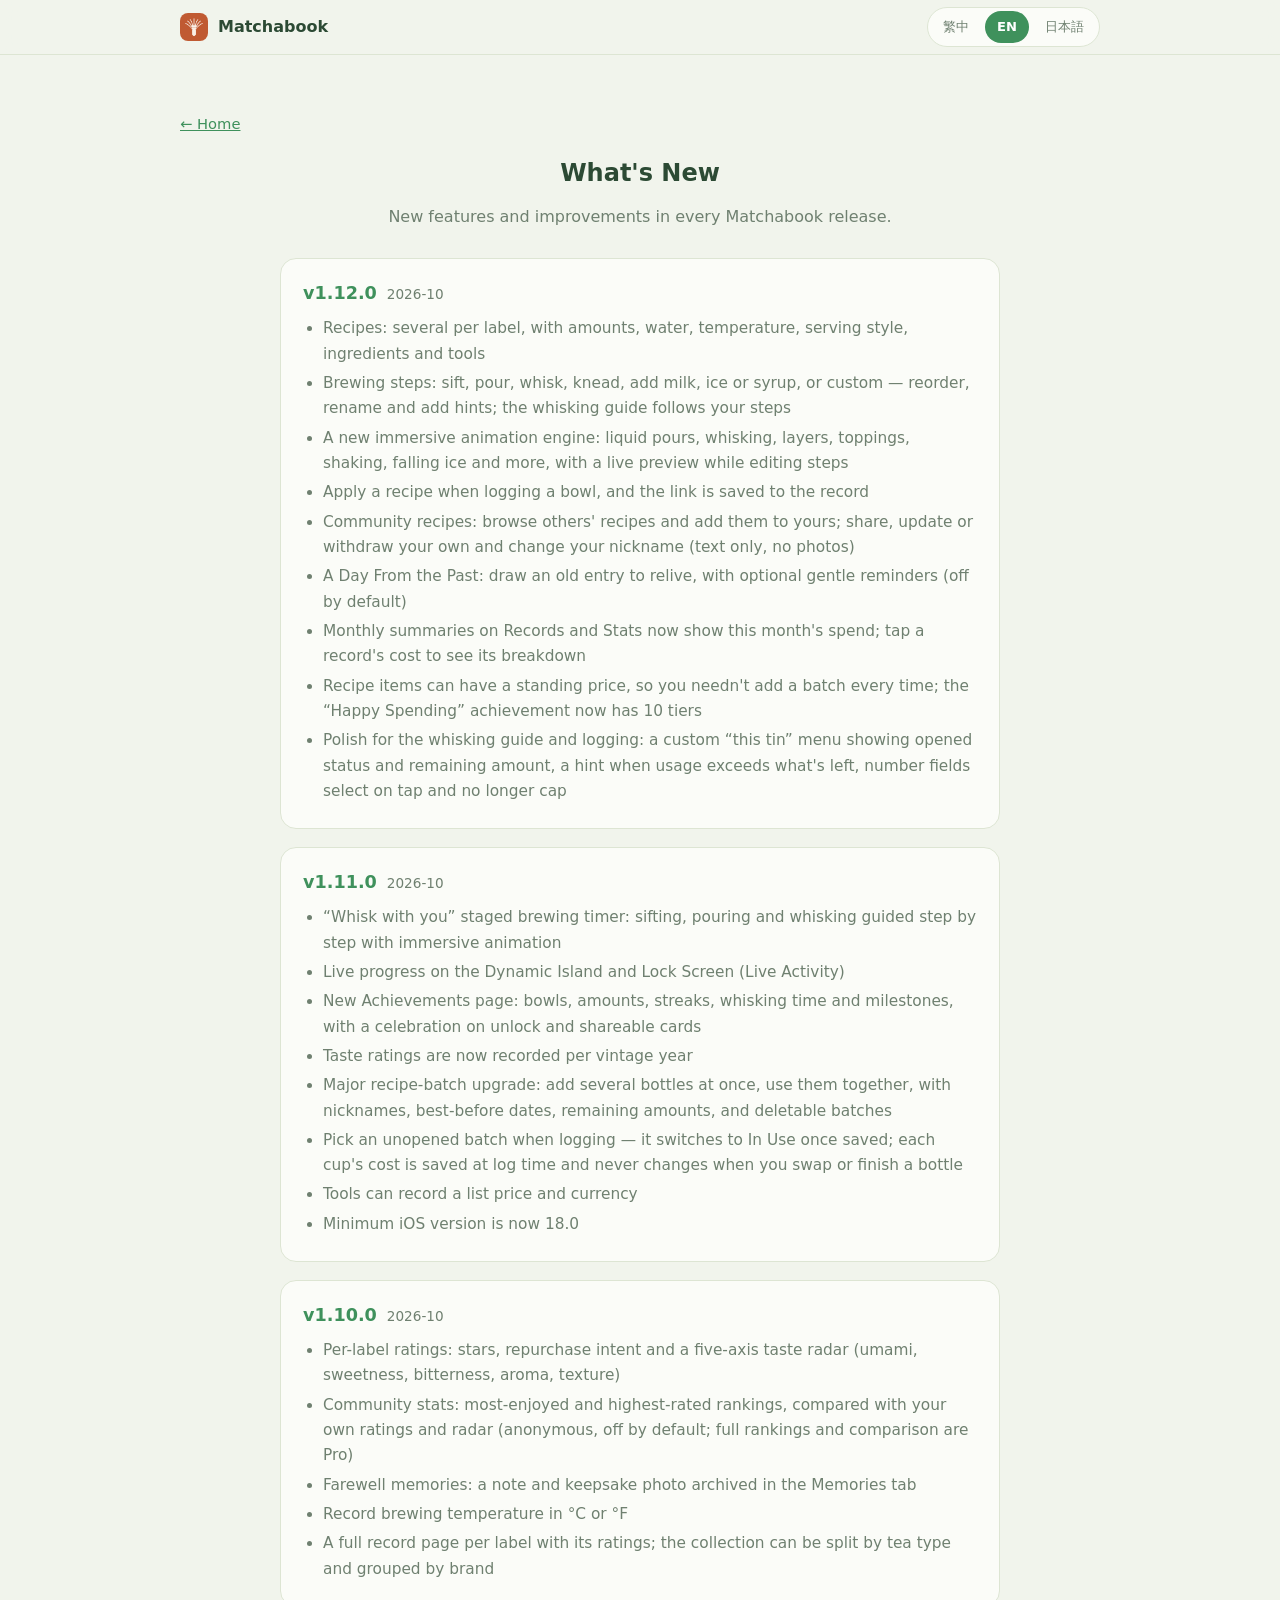
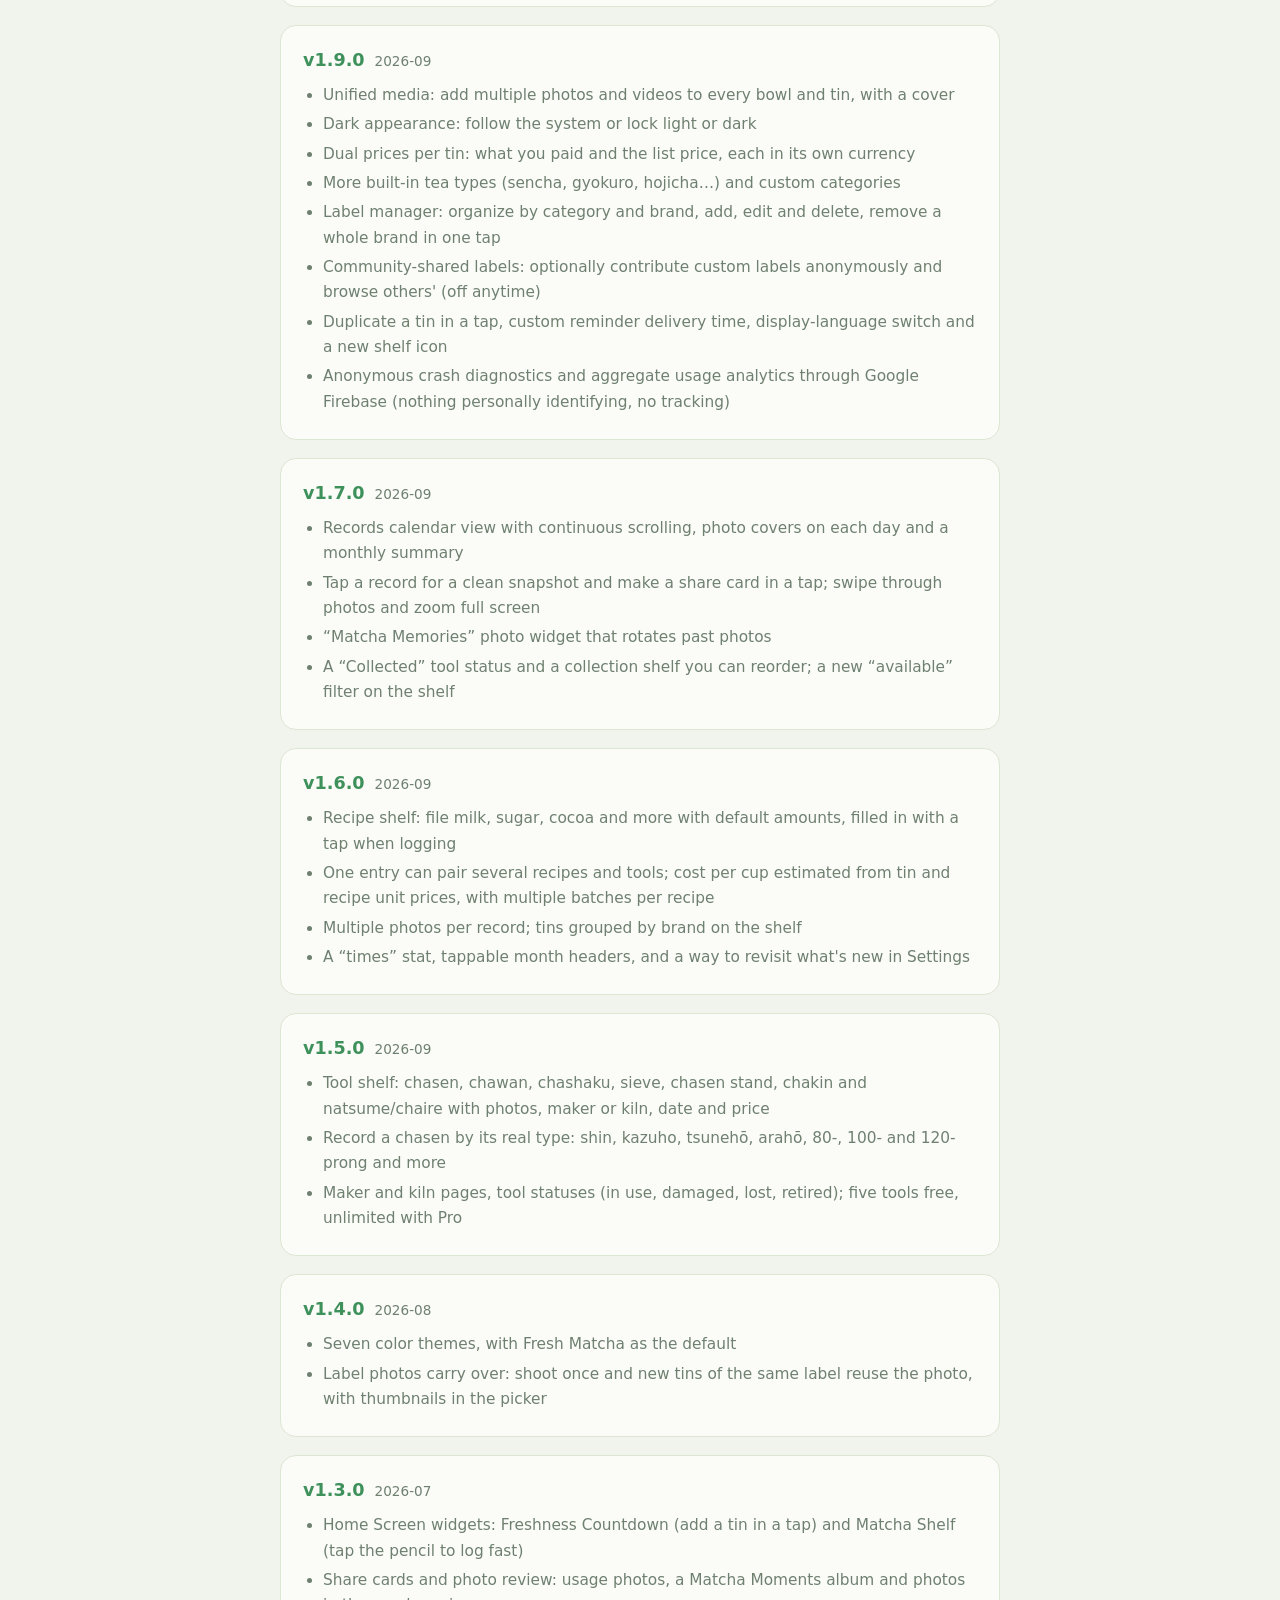
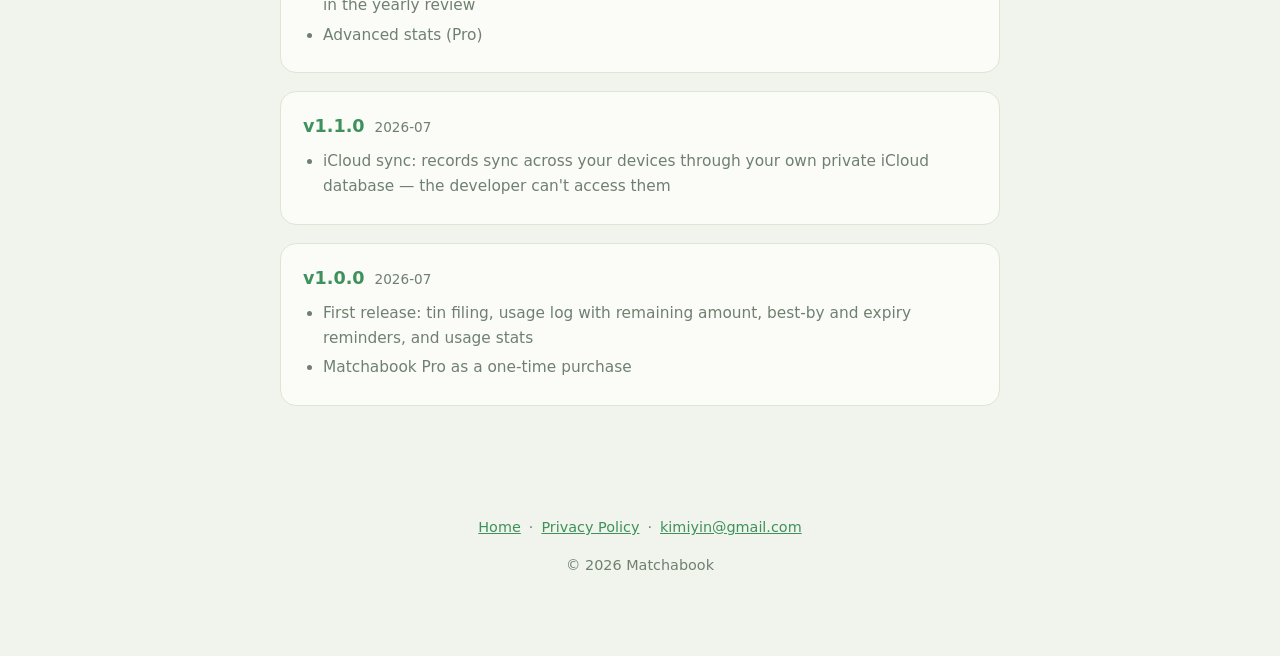
==== commit c7a51aad: "release 1.12.0：landing 新增社群茶譜／重溫舊時光與步驟系統卡片、changelog 新增 v1.12.0；隱私政策三語新增「社群茶譜」段並補重溫通知說明（生效日期 2026-10" ====
--- a/changelog.html
+++ b/changelog.html
@@ -119,7 +119,7 @@
     <a class="back" href="./"><span class="zh">← 回首頁</span><span class="en">← Home</span><span class="ja">← ホーム</span></a>
     <h2><span class="zh">版本更新</span><span class="en">What's New</span><span class="ja">更新履歴</span></h2>
     <p class="lede"><span class="zh">Matchabook 各版本的新功能與改進。</span><span class="en">New features and improvements in every Matchabook release.</span><span class="ja">Matchabook 各バージョンの新機能と改善点です。</span></p>
-    <div class="vers"><div class="ver"><div class="vhead"><span class="vnum">v1.11.0</span><span class="vdate">2026-10</span></div><ul><li><span class="zh">「陪你刷」分階段沖泡計時：篩粉、注湯、刷茶一步步引導，搭配沉浸式動畫</span><span class="en">“Whisk with you” staged brewing timer: sifting, pouring and whisking guided step by step with immersive animation</span><span class="ja">「一緒に点てる」段階タイマー：ふるう・注ぐ・点てるを順に案内し、没入アニメーションで演出</span></li><li><span class="zh">動態島與鎖定螢幕即時顯示沖泡進度（Live Activity）</span><span class="en">Live progress on the Dynamic Island and Lock Screen (Live Activity)</span><span class="ja">ダイナミックアイランドとロック画面に進行をリアルタイム表示（Live Activity）</span></li><li><span class="zh">全新成就頁：碗數、用量、連續天數、刷茶時間與里程碑；達成時慶祝，並可分享成就卡</span><span class="en">New Achievements page: bowls, amounts, streaks, whisking time and milestones, with a celebration on unlock and shareable cards</span><span class="ja">新しい実績ページ：碗数・使用量・連続日数・点てた時間・マイルストーン。達成時のお祝いとシェアカード</span></li><li><span class="zh">品味評分改依年份（vintage）分開記錄</span><span class="en">Taste ratings are now recorded per vintage year</span><span class="ja">テイスティング評価を年（ヴィンテージ）ごとに記録</span></li><li><span class="zh">配方批次大改：同款多瓶一次新增（可設瓶數）、可同時使用，加暱稱、保存期限與剩餘量，批次可刪除</span><span class="en">Major recipe-batch upgrade: add several bottles at once, use them together, with nicknames, best-before dates, remaining amounts, and deletable batches</span><span class="ja">レシピバッチを大幅強化：複数本を一度に追加して同時に使用、ニックネーム・保存期限・残量・バッチの削除</span></li><li><span class="zh">記錄用量時可直接挑「未開封」批次，存檔後自動轉為使用中；每杯成本在存檔當下記住，換瓶或用完都不受影響</span><span class="en">Pick an unopened batch when logging — it switches to In Use once saved; each cup's cost is saved at log time and never changes when you swap or finish a bottle</span><span class="ja">記録時に「未開封」のバッチを選べ、保存後に自動で「使用中」へ。1杯のコストは記録時に保存され、本を替えても変わりません</span></li><li><span class="zh">器具可記原價與幣別</span><span class="en">Tools can record a list price and currency</span><span class="ja">道具に定価と通貨を記録可能</span></li><li><span class="zh">最低支援 iOS 升為 18.0</span><span class="en">Minimum iOS version is now 18.0</span><span class="ja">対応 OS を iOS 18.0 以降に変更</span></li></ul></div><div class="ver"><div class="vhead"><span class="vnum">v1.10.0</span><span class="vdate">2026-10</span></div><ul><li><span class="zh">為每支銘柄評分：星等、想不想回購、旨／甘／苦／香／口感五味雷達</span><span class="en">Per-label ratings: stars, repurchase intent and a five-axis taste radar (umami, sweetness, bitterness, aroma, texture)</span><span class="ja">銘柄ごとの評価：星・再購入意向・旨/甘/苦/香/口感の5軸レーダー</span></li><li><span class="zh">社群統計：最多人喝、評價最高排行，並與你的評分、雷達跟社群平均對照（匿名貢獻、預設關閉；完整排行與對照為 Pro）</span><span class="en">Community stats: most-enjoyed and highest-rated rankings, compared with your own ratings and radar (anonymous, off by default; full rankings and comparison are Pro)</span><span class="ja">コミュニティ統計：最も飲まれた・評価の高いランキングと、自分の評価・レーダーの比較（匿名・初期オフ。詳しいランキングと比較は Pro）</span></li><li><span class="zh">喝完留回憶：告別心得與紀念照，封存到「回憶」分頁</span><span class="en">Farewell memories: a note and keepsake photo archived in the Memories tab</span><span class="ja">飲み終えた缶の思い出：感想と記念写真を「思い出」タブに保存</span></li><li><span class="zh">沖泡水溫記錄，攝氏／華氏皆可</span><span class="en">Record brewing temperature in °C or °F</span><span class="ja">抽出温度の記録（摂氏・華氏）</span></li><li><span class="zh">銘柄完整記錄本與評分頁；收藏冊可依茶類分段、依品牌分群</span><span class="en">A full record page per label with its ratings; the collection can be split by tea type and grouped by brand</span><span class="ja">銘柄ごとの記録ページと評価ページ。コレクションは茶類で分け、ブランドでグループ表示</span></li></ul></div><div class="ver"><div class="vhead"><span class="vnum">v1.9.0</span><span class="vdate">2026-09</span></div><ul><li><span class="zh">統一媒體：每一杯與每一罐都能加入多張照片與影片，可設封面</span><span class="en">Unified media: add multiple photos and videos to every bowl and tin, with a cover</span><span class="ja">メディア統合：一杯にも一缶にも複数の写真と動画を追加し、カバーも設定</span></li><li><span class="zh">深色外觀：跟隨系統或固定淺色／深色</span><span class="en">Dark appearance: follow the system or lock light or dark</span><span class="ja">ダーク外観：システム連動またはライト／ダーク固定</span></li><li><span class="zh">每罐雙價格：實際購入金額與原價，各自選擇幣別</span><span class="en">Dual prices per tin: what you paid and the list price, each in its own currency</span><span class="ja">缶ごとに2つの価格：実際の購入額と定価を別々の通貨で</span></li><li><span class="zh">更多內建茶類（煎茶、玉露、焙茶等）與自訂分類</span><span class="en">More built-in tea types (sencha, gyokuro, hojicha…) and custom categories</span><span class="ja">煎茶・玉露・ほうじ茶などの茶類を追加し、カスタム分類にも対応</span></li><li><span class="zh">銘柄管理頁：依分類與品牌整理、新增／編輯／刪除、一鍵刪整個品牌</span><span class="en">Label manager: organize by category and brand, add, edit and delete, remove a whole brand in one tap</span><span class="ja">銘柄の管理：分類とブランドで整理、追加・編集・削除、ブランドごと一括削除</span></li><li><span class="zh">社群共享銘柄：可選擇匿名貢獻自訂銘柄、瀏覽下載他人分享（可隨時關閉）</span><span class="en">Community-shared labels: optionally contribute custom labels anonymously and browse others' (off anytime)</span><span class="ja">コミュニティ共有の銘柄：自作銘柄を匿名で共有・他の人の銘柄をダウンロード（いつでもオフ）</span></li><li><span class="zh">一鍵複製為新罐、到期通知可自訂送達時間、顯示語言切換、抹茶櫃新圖示</span><span class="en">Duplicate a tin in a tap, custom reminder delivery time, display-language switch and a new shelf icon</span><span class="ja">缶のワンタップ複製・通知時刻のカスタマイズ・表示言語の切り替え・抹茶棚の新アイコン</span></li><li><span class="zh">加入 Google Firebase 的匿名當機診斷與彙總使用分析（不含可識別個人的資訊、不追蹤）</span><span class="en">Anonymous crash diagnostics and aggregate usage analytics through Google Firebase (nothing personally identifying, no tracking)</span><span class="ja">Google Firebase による匿名のクラッシュ診断と集計された利用分析を追加（個人を特定する情報なし・トラッキングなし）</span></li></ul></div><div class="ver"><div class="vhead"><span class="vnum">v1.7.0</span><span class="vdate">2026-09</span></div><ul><li><span class="zh">紀錄頁日曆檢視：連續捲動、日格顯示照片封面、月摘要</span><span class="en">Records calendar view with continuous scrolling, photo covers on each day and a monthly summary</span><span class="ja">記録のカレンダー表示：連続スクロール、日ごとの写真カバー、月の概要</span></li><li><span class="zh">點開一筆紀錄是一張精美快照，一鍵產生分享圖卡；照片可左右滑動與全螢幕縮放</span><span class="en">Tap a record for a clean snapshot and make a share card in a tap; swipe through photos and zoom full screen</span><span class="ja">記録をタップするときれいなスナップショットに。ワンタップでシェアカード、写真はスワイプとフルスクリーン拡大に対応</span></li><li><span class="zh">「抹茶回憶」相片小工具：隨機輪播過往照片</span><span class="en">“Matcha Memories” photo widget that rotates past photos</span><span class="ja">「抹茶の思い出」写真ウィジェット：過去の写真をランダム表示</span></li><li><span class="zh">器具「收藏」狀態與收藏櫃（可拖曳排序）；抹茶櫃新增「可用」篩選</span><span class="en">A “Collected” tool status and a collection shelf you can reorder; a new “available” filter on the shelf</span><span class="ja">道具の「コレクション」状態と並べ替えできるコレクション棚。抹茶棚に「使用可能」フィルタ</span></li></ul></div><div class="ver"><div class="vhead"><span class="vnum">v1.6.0</span><span class="vdate">2026-09</span></div><ul><li><span class="zh">配方櫃：把牛奶、糖、可可建檔並設預設用量，記一杯時一鍵帶入</span><span class="en">Recipe shelf: file milk, sugar, cocoa and more with default amounts, filled in with a tap when logging</span><span class="ja">配合棚：ミルク・砂糖・ココアなどを既定量つきで登録し、記録時にワンタップで入力</span></li><li><span class="zh">一筆用量可搭配多筆配方與器具；每杯花費估算（依罐與配方單價，配方可記多個批次）</span><span class="en">One entry can pair several recipes and tools; cost per cup estimated from tin and recipe unit prices, with multiple batches per recipe</span><span class="ja">1件の記録に複数の配合と道具を紐づけ可能。缶と配合の単価から1杯のコストを試算（配合は複数バッチ対応）</span></li><li><span class="zh">用量紀錄支援多張照片；抹茶罐首頁依品牌分群</span><span class="en">Multiple photos per record; tins grouped by brand on the shelf</span><span class="ja">記録に複数の写真。抹茶棚をブランド別にグループ表示</span></li><li><span class="zh">統計新增「次數」，年月標題可點選跳月；設定頁可回看新功能介紹</span><span class="en">A “times” stat, tappable month headers, and a way to revisit what's new in Settings</span><span class="ja">統計に「回数」を追加、年月見出しをタップで移動、設定から新機能の紹介を再表示</span></li></ul></div><div class="ver"><div class="vhead"><span class="vnum">v1.5.0</span><span class="vdate">2026-09</span></div><ul><li><span class="zh">器具櫃：茶筅、茶碗、茶杓、篩、茶筅立て、茶巾、棗／茶入建檔，含照片、作者／窯元、入手日與價格</span><span class="en">Tool shelf: chasen, chawan, chashaku, sieve, chasen stand, chakin and natsume/chaire with photos, maker or kiln, date and price</span><span class="ja">道具棚：茶筅・茶碗・茶杓・ふるい・茶筅立て・茶巾・棗／茶入を写真・作家／窯元・入手日・価格つきで登録</span></li><li><span class="zh">茶筅依「真、數穗、常穗、荒穗、八十本立、百本立、百二十本立」登錄穗型</span><span class="en">Record a chasen by its real type: shin, kazuho, tsunehō, arahō, 80-, 100- and 120-prong and more</span><span class="ja">茶筅は「真・数穂・常穂・荒穂・八十本立・百本立・百二十本立」の穂型で記録</span></li><li><span class="zh">作者／窯元聚合頁、器具狀態（使用中、損壞、遺失、已退役）；免費 5 件、Pro 無上限</span><span class="en">Maker and kiln pages, tool statuses (in use, damaged, lost, retired); five tools free, unlimited with Pro</span><span class="ja">作家・窯元ページ、道具の状態（使用中・破損・紛失・引退）。無料は5点、Pro は無制限</span></li></ul></div><div class="ver"><div class="vhead"><span class="vnum">v1.4.0</span><span class="vdate">2026-08</span></div><ul><li><span class="zh">七套主題配色（清新抹茶、沉穩大地、柔和莓果、經典墨藍、靜謐藕紫、復古羊皮、暖霞玫瑰），預設為抹茶綠</span><span class="en">Seven color themes, with Fresh Matcha as the default</span><span class="ja">7つのテーマ配色（既定はフレッシュ抹茶）</span></li><li><span class="zh">銘柄照片沿用：拍過一次，之後新增同款自動帶入代表照，選擇器顯示縮圖</span><span class="en">Label photos carry over: shoot once and new tins of the same label reuse the photo, with thumbnails in the picker</span><span class="ja">銘柄の写真を引き継ぎ：一度撮れば同じ銘柄を追加するとき代表写真が自動で入り、選択画面にサムネイルを表示</span></li></ul></div><div class="ver"><div class="vhead"><span class="vnum">v1.3.0</span><span class="vdate">2026-07</span></div><ul><li><span class="zh">主畫面小工具：賞味倒數（一鍵新增新罐）與抹茶櫃（點筆型圖示快速記一筆）</span><span class="en">Home Screen widgets: Freshness Countdown (add a tin in a tap) and Matcha Shelf (tap the pencil to log fast)</span><span class="ja">ホーム画面ウィジェット：賞味カウントダウン（缶をワンタップ追加）と抹茶棚（鉛筆アイコンですばやく記録）</span></li><li><span class="zh">分享卡與照片回顧：用量照片、抹茶時光相簿、年度回顧嵌入照片</span><span class="en">Share cards and photo review: usage photos, a Matcha Moments album and photos in the yearly review</span><span class="ja">シェアカードと写真の振り返り：使用記録の写真・抹茶タイムのアルバム・年間の振り返りに写真</span></li><li><span class="zh">進階統計（Pro）</span><span class="en">Advanced stats (Pro)</span><span class="ja">詳細統計（Pro）</span></li></ul></div><div class="ver"><div class="vhead"><span class="vnum">v1.1.0</span><span class="vdate">2026-07</span></div><ul><li><span class="zh">iCloud 同步：紀錄透過你自己的 iCloud 私有資料庫在裝置間同步，開發者無法存取</span><span class="en">iCloud sync: records sync across your devices through your own private iCloud database — the developer can't access them</span><span class="ja">iCloud 同期：記録はご自身の iCloud プライベートデータベースで端末間同期され、開発者は参照できません</span></li></ul></div><div class="ver"><div class="vhead"><span class="vnum">v1.0.0</span><span class="vdate">2026-07</span></div><ul><li><span class="zh">首次發布：抹茶罐建檔、用量紀錄與罐內剩餘量、賞味與保存期限提醒、用量統計</span><span class="en">First release: tin filing, usage log with remaining amount, best-by and expiry reminders, and usage stats</span><span class="ja">初回リリース：缶の登録・使用記録と残量・賞味／保存期限のリマインダー・使用量の統計</span></li><li><span class="zh">Matchabook Pro 一次買斷</span><span class="en">Matchabook Pro as a one-time purchase</span><span class="ja">Matchabook Pro（買い切り）</span></li></ul></div></div>
+    <div class="vers"><div class="ver"><div class="vhead"><span class="vnum">v1.12.0</span><span class="vdate">2026-10</span></div><ul><li><span class="zh">茶譜：每支銘柄可有多份茶譜，含用量、水量、水溫、享用方式、配方材料與器具</span><span class="en">Recipes: several per label, with amounts, water, temperature, serving style, ingredients and tools</span><span class="ja">茶譜：銘柄ごとに複数登録でき、量・お湯・温度・楽しみ方・配合・道具を保存</span></li><li><span class="zh">沖泡步驟系統：篩粉、注湯、刷茶、練茶、加奶、加冰塊、加糖漿或自訂，可排序、改名稱與提示；陪你刷依步驟帶你做</span><span class="en">Brewing steps: sift, pour, whisk, knead, add milk, ice or syrup, or custom — reorder, rename and add hints; the whisking guide follows your steps</span><span class="ja">淹れ方の手順：ふるう・注ぐ・点てる・練る・ミルク・氷・シロップ・自由設定。順番・名前・ヒントを編集でき、「一緒に点てる」が手順に沿って進みます</span></li><li><span class="zh">全新沉浸式動畫引擎：水流、茶筅刷茶、疊層、配料、搖杯、碎冰落水等，編輯步驟時可即時預覽</span><span class="en">A new immersive animation engine: liquid pours, whisking, layers, toppings, shaking, falling ice and more, with a live preview while editing steps</span><span class="ja">新しい没入アニメーション：注ぎ・茶筅で点てる・層・トッピング・シェイク・氷など。手順の編集中にプレビューも</span></li><li><span class="zh">記一碗可直接套用茶譜，並把關聯存進紀錄</span><span class="en">Apply a recipe when logging a bowl, and the link is saved to the record</span><span class="ja">一碗を記録するときに茶譜を適用でき、紀錄に関連づけて保存</span></li><li><span class="zh">社群茶譜：逛逛大家分享的茶譜並加進自己的；可分享、更新、撤回自己的茶譜與修改暱稱（純文字、不含照片）</span><span class="en">Community recipes: browse others' recipes and add them to yours; share, update or withdraw your own and change your nickname (text only, no photos)</span><span class="ja">みんなの茶譜：共有された茶譜を見て自分の茶譜に追加。自分の茶譜の共有・更新・取り下げやニックネーム変更も可能（文字のみ・写真なし）</span></li><li><span class="zh">過去的某一天：從舊紀錄抽一杯重溫，並可開啟溫柔的重溫通知（預設關閉）</span><span class="en">A Day From the Past: draw an old entry to relive, with optional gentle reminders (off by default)</span><span class="ja">過去のある日：古い記録から一杯を呼び戻し、やさしい振り返り通知も（初期はオフ）</span></li><li><span class="zh">紀錄與統計頁的月摘要新增「本月花費」；點紀錄的花費可看組成</span><span class="en">Monthly summaries on Records and Stats now show this month's spend; tap a record's cost to see its breakdown</span><span class="ja">記録と統計の月サマリーに「今月の費用」を追加。記録の費用をタップすると内訳を表示</span></li><li><span class="zh">配方可設「常備單價」，不必每次新買都建批次；成就「快樂花錢」擴增為 10 階</span><span class="en">Recipe items can have a standing price, so you needn't add a batch every time; the “Happy Spending” achievement now has 10 tiers</span><span class="ja">配合に「常備単価」を設定でき、買うたびにバッチを追加する必要がなくなりました。実績「散財の喜び」は10段階に拡大</span></li><li><span class="zh">陪你刷與記一碗的細節改進：「這一罐」自製下拉並顯示開封狀態與剩餘量、用量超出罐內剩餘時提示、數字欄位點入全選並移除上限</span><span class="en">Polish for the whisking guide and logging: a custom “this tin” menu showing opened status and remaining amount, a hint when usage exceeds what's left, number fields select on tap and no longer cap</span><span class="ja">「一緒に点てる」と記録の改善：「この缶」を専用メニューにして開封状態と残量を表示、残量超過の案内、数値欄はタップで全選択・上限を撤廃</span></li></ul></div><div class="ver"><div class="vhead"><span class="vnum">v1.11.0</span><span class="vdate">2026-10</span></div><ul><li><span class="zh">「陪你刷」分階段沖泡計時：篩粉、注湯、刷茶一步步引導，搭配沉浸式動畫</span><span class="en">“Whisk with you” staged brewing timer: sifting, pouring and whisking guided step by step with immersive animation</span><span class="ja">「一緒に点てる」段階タイマー：ふるう・注ぐ・点てるを順に案内し、没入アニメーションで演出</span></li><li><span class="zh">動態島與鎖定螢幕即時顯示沖泡進度（Live Activity）</span><span class="en">Live progress on the Dynamic Island and Lock Screen (Live Activity)</span><span class="ja">ダイナミックアイランドとロック画面に進行をリアルタイム表示（Live Activity）</span></li><li><span class="zh">全新成就頁：碗數、用量、連續天數、刷茶時間與里程碑；達成時慶祝，並可分享成就卡</span><span class="en">New Achievements page: bowls, amounts, streaks, whisking time and milestones, with a celebration on unlock and shareable cards</span><span class="ja">新しい実績ページ：碗数・使用量・連続日数・点てた時間・マイルストーン。達成時のお祝いとシェアカード</span></li><li><span class="zh">品味評分改依年份（vintage）分開記錄</span><span class="en">Taste ratings are now recorded per vintage year</span><span class="ja">テイスティング評価を年（ヴィンテージ）ごとに記録</span></li><li><span class="zh">配方批次大改：同款多瓶一次新增（可設瓶數）、可同時使用，加暱稱、保存期限與剩餘量，批次可刪除</span><span class="en">Major recipe-batch upgrade: add several bottles at once, use them together, with nicknames, best-before dates, remaining amounts, and deletable batches</span><span class="ja">レシピバッチを大幅強化：複数本を一度に追加して同時に使用、ニックネーム・保存期限・残量・バッチの削除</span></li><li><span class="zh">記錄用量時可直接挑「未開封」批次，存檔後自動轉為使用中；每杯成本在存檔當下記住，換瓶或用完都不受影響</span><span class="en">Pick an unopened batch when logging — it switches to In Use once saved; each cup's cost is saved at log time and never changes when you swap or finish a bottle</span><span class="ja">記録時に「未開封」のバッチを選べ、保存後に自動で「使用中」へ。1杯のコストは記録時に保存され、本を替えても変わりません</span></li><li><span class="zh">器具可記原價與幣別</span><span class="en">Tools can record a list price and currency</span><span class="ja">道具に定価と通貨を記録可能</span></li><li><span class="zh">最低支援 iOS 升為 18.0</span><span class="en">Minimum iOS version is now 18.0</span><span class="ja">対応 OS を iOS 18.0 以降に変更</span></li></ul></div><div class="ver"><div class="vhead"><span class="vnum">v1.10.0</span><span class="vdate">2026-10</span></div><ul><li><span class="zh">為每支銘柄評分：星等、想不想回購、旨／甘／苦／香／口感五味雷達</span><span class="en">Per-label ratings: stars, repurchase intent and a five-axis taste radar (umami, sweetness, bitterness, aroma, texture)</span><span class="ja">銘柄ごとの評価：星・再購入意向・旨/甘/苦/香/口感の5軸レーダー</span></li><li><span class="zh">社群統計：最多人喝、評價最高排行，並與你的評分、雷達跟社群平均對照（匿名貢獻、預設關閉；完整排行與對照為 Pro）</span><span class="en">Community stats: most-enjoyed and highest-rated rankings, compared with your own ratings and radar (anonymous, off by default; full rankings and comparison are Pro)</span><span class="ja">コミュニティ統計：最も飲まれた・評価の高いランキングと、自分の評価・レーダーの比較（匿名・初期オフ。詳しいランキングと比較は Pro）</span></li><li><span class="zh">喝完留回憶：告別心得與紀念照，封存到「回憶」分頁</span><span class="en">Farewell memories: a note and keepsake photo archived in the Memories tab</span><span class="ja">飲み終えた缶の思い出：感想と記念写真を「思い出」タブに保存</span></li><li><span class="zh">沖泡水溫記錄，攝氏／華氏皆可</span><span class="en">Record brewing temperature in °C or °F</span><span class="ja">抽出温度の記録（摂氏・華氏）</span></li><li><span class="zh">銘柄完整記錄本與評分頁；收藏冊可依茶類分段、依品牌分群</span><span class="en">A full record page per label with its ratings; the collection can be split by tea type and grouped by brand</span><span class="ja">銘柄ごとの記録ページと評価ページ。コレクションは茶類で分け、ブランドでグループ表示</span></li></ul></div><div class="ver"><div class="vhead"><span class="vnum">v1.9.0</span><span class="vdate">2026-09</span></div><ul><li><span class="zh">統一媒體：每一杯與每一罐都能加入多張照片與影片，可設封面</span><span class="en">Unified media: add multiple photos and videos to every bowl and tin, with a cover</span><span class="ja">メディア統合：一杯にも一缶にも複数の写真と動画を追加し、カバーも設定</span></li><li><span class="zh">深色外觀：跟隨系統或固定淺色／深色</span><span class="en">Dark appearance: follow the system or lock light or dark</span><span class="ja">ダーク外観：システム連動またはライト／ダーク固定</span></li><li><span class="zh">每罐雙價格：實際購入金額與原價，各自選擇幣別</span><span class="en">Dual prices per tin: what you paid and the list price, each in its own currency</span><span class="ja">缶ごとに2つの価格：実際の購入額と定価を別々の通貨で</span></li><li><span class="zh">更多內建茶類（煎茶、玉露、焙茶等）與自訂分類</span><span class="en">More built-in tea types (sencha, gyokuro, hojicha…) and custom categories</span><span class="ja">煎茶・玉露・ほうじ茶などの茶類を追加し、カスタム分類にも対応</span></li><li><span class="zh">銘柄管理頁：依分類與品牌整理、新增／編輯／刪除、一鍵刪整個品牌</span><span class="en">Label manager: organize by category and brand, add, edit and delete, remove a whole brand in one tap</span><span class="ja">銘柄の管理：分類とブランドで整理、追加・編集・削除、ブランドごと一括削除</span></li><li><span class="zh">社群共享銘柄：可選擇匿名貢獻自訂銘柄、瀏覽下載他人分享（可隨時關閉）</span><span class="en">Community-shared labels: optionally contribute custom labels anonymously and browse others' (off anytime)</span><span class="ja">コミュニティ共有の銘柄：自作銘柄を匿名で共有・他の人の銘柄をダウンロード（いつでもオフ）</span></li><li><span class="zh">一鍵複製為新罐、到期通知可自訂送達時間、顯示語言切換、抹茶櫃新圖示</span><span class="en">Duplicate a tin in a tap, custom reminder delivery time, display-language switch and a new shelf icon</span><span class="ja">缶のワンタップ複製・通知時刻のカスタマイズ・表示言語の切り替え・抹茶棚の新アイコン</span></li><li><span class="zh">加入 Google Firebase 的匿名當機診斷與彙總使用分析（不含可識別個人的資訊、不追蹤）</span><span class="en">Anonymous crash diagnostics and aggregate usage analytics through Google Firebase (nothing personally identifying, no tracking)</span><span class="ja">Google Firebase による匿名のクラッシュ診断と集計された利用分析を追加（個人を特定する情報なし・トラッキングなし）</span></li></ul></div><div class="ver"><div class="vhead"><span class="vnum">v1.7.0</span><span class="vdate">2026-09</span></div><ul><li><span class="zh">紀錄頁日曆檢視：連續捲動、日格顯示照片封面、月摘要</span><span class="en">Records calendar view with continuous scrolling, photo covers on each day and a monthly summary</span><span class="ja">記録のカレンダー表示：連続スクロール、日ごとの写真カバー、月の概要</span></li><li><span class="zh">點開一筆紀錄是一張精美快照，一鍵產生分享圖卡；照片可左右滑動與全螢幕縮放</span><span class="en">Tap a record for a clean snapshot and make a share card in a tap; swipe through photos and zoom full screen</span><span class="ja">記録をタップするときれいなスナップショットに。ワンタップでシェアカード、写真はスワイプとフルスクリーン拡大に対応</span></li><li><span class="zh">「抹茶回憶」相片小工具：隨機輪播過往照片</span><span class="en">“Matcha Memories” photo widget that rotates past photos</span><span class="ja">「抹茶の思い出」写真ウィジェット：過去の写真をランダム表示</span></li><li><span class="zh">器具「收藏」狀態與收藏櫃（可拖曳排序）；抹茶櫃新增「可用」篩選</span><span class="en">A “Collected” tool status and a collection shelf you can reorder; a new “available” filter on the shelf</span><span class="ja">道具の「コレクション」状態と並べ替えできるコレクション棚。抹茶棚に「使用可能」フィルタ</span></li></ul></div><div class="ver"><div class="vhead"><span class="vnum">v1.6.0</span><span class="vdate">2026-09</span></div><ul><li><span class="zh">配方櫃：把牛奶、糖、可可建檔並設預設用量，記一杯時一鍵帶入</span><span class="en">Recipe shelf: file milk, sugar, cocoa and more with default amounts, filled in with a tap when logging</span><span class="ja">配合棚：ミルク・砂糖・ココアなどを既定量つきで登録し、記録時にワンタップで入力</span></li><li><span class="zh">一筆用量可搭配多筆配方與器具；每杯花費估算（依罐與配方單價，配方可記多個批次）</span><span class="en">One entry can pair several recipes and tools; cost per cup estimated from tin and recipe unit prices, with multiple batches per recipe</span><span class="ja">1件の記録に複数の配合と道具を紐づけ可能。缶と配合の単価から1杯のコストを試算（配合は複数バッチ対応）</span></li><li><span class="zh">用量紀錄支援多張照片；抹茶罐首頁依品牌分群</span><span class="en">Multiple photos per record; tins grouped by brand on the shelf</span><span class="ja">記録に複数の写真。抹茶棚をブランド別にグループ表示</span></li><li><span class="zh">統計新增「次數」，年月標題可點選跳月；設定頁可回看新功能介紹</span><span class="en">A “times” stat, tappable month headers, and a way to revisit what's new in Settings</span><span class="ja">統計に「回数」を追加、年月見出しをタップで移動、設定から新機能の紹介を再表示</span></li></ul></div><div class="ver"><div class="vhead"><span class="vnum">v1.5.0</span><span class="vdate">2026-09</span></div><ul><li><span class="zh">器具櫃：茶筅、茶碗、茶杓、篩、茶筅立て、茶巾、棗／茶入建檔，含照片、作者／窯元、入手日與價格</span><span class="en">Tool shelf: chasen, chawan, chashaku, sieve, chasen stand, chakin and natsume/chaire with photos, maker or kiln, date and price</span><span class="ja">道具棚：茶筅・茶碗・茶杓・ふるい・茶筅立て・茶巾・棗／茶入を写真・作家／窯元・入手日・価格つきで登録</span></li><li><span class="zh">茶筅依「真、數穗、常穗、荒穗、八十本立、百本立、百二十本立」登錄穗型</span><span class="en">Record a chasen by its real type: shin, kazuho, tsunehō, arahō, 80-, 100- and 120-prong and more</span><span class="ja">茶筅は「真・数穂・常穂・荒穂・八十本立・百本立・百二十本立」の穂型で記録</span></li><li><span class="zh">作者／窯元聚合頁、器具狀態（使用中、損壞、遺失、已退役）；免費 5 件、Pro 無上限</span><span class="en">Maker and kiln pages, tool statuses (in use, damaged, lost, retired); five tools free, unlimited with Pro</span><span class="ja">作家・窯元ページ、道具の状態（使用中・破損・紛失・引退）。無料は5点、Pro は無制限</span></li></ul></div><div class="ver"><div class="vhead"><span class="vnum">v1.4.0</span><span class="vdate">2026-08</span></div><ul><li><span class="zh">七套主題配色（清新抹茶、沉穩大地、柔和莓果、經典墨藍、靜謐藕紫、復古羊皮、暖霞玫瑰），預設為抹茶綠</span><span class="en">Seven color themes, with Fresh Matcha as the default</span><span class="ja">7つのテーマ配色（既定はフレッシュ抹茶）</span></li><li><span class="zh">銘柄照片沿用：拍過一次，之後新增同款自動帶入代表照，選擇器顯示縮圖</span><span class="en">Label photos carry over: shoot once and new tins of the same label reuse the photo, with thumbnails in the picker</span><span class="ja">銘柄の写真を引き継ぎ：一度撮れば同じ銘柄を追加するとき代表写真が自動で入り、選択画面にサムネイルを表示</span></li></ul></div><div class="ver"><div class="vhead"><span class="vnum">v1.3.0</span><span class="vdate">2026-07</span></div><ul><li><span class="zh">主畫面小工具：賞味倒數（一鍵新增新罐）與抹茶櫃（點筆型圖示快速記一筆）</span><span class="en">Home Screen widgets: Freshness Countdown (add a tin in a tap) and Matcha Shelf (tap the pencil to log fast)</span><span class="ja">ホーム画面ウィジェット：賞味カウントダウン（缶をワンタップ追加）と抹茶棚（鉛筆アイコンですばやく記録）</span></li><li><span class="zh">分享卡與照片回顧：用量照片、抹茶時光相簿、年度回顧嵌入照片</span><span class="en">Share cards and photo review: usage photos, a Matcha Moments album and photos in the yearly review</span><span class="ja">シェアカードと写真の振り返り：使用記録の写真・抹茶タイムのアルバム・年間の振り返りに写真</span></li><li><span class="zh">進階統計（Pro）</span><span class="en">Advanced stats (Pro)</span><span class="ja">詳細統計（Pro）</span></li></ul></div><div class="ver"><div class="vhead"><span class="vnum">v1.1.0</span><span class="vdate">2026-07</span></div><ul><li><span class="zh">iCloud 同步：紀錄透過你自己的 iCloud 私有資料庫在裝置間同步，開發者無法存取</span><span class="en">iCloud sync: records sync across your devices through your own private iCloud database — the developer can't access them</span><span class="ja">iCloud 同期：記録はご自身の iCloud プライベートデータベースで端末間同期され、開発者は参照できません</span></li></ul></div><div class="ver"><div class="vhead"><span class="vnum">v1.0.0</span><span class="vdate">2026-07</span></div><ul><li><span class="zh">首次發布：抹茶罐建檔、用量紀錄與罐內剩餘量、賞味與保存期限提醒、用量統計</span><span class="en">First release: tin filing, usage log with remaining amount, best-by and expiry reminders, and usage stats</span><span class="ja">初回リリース：缶の登録・使用記録と残量・賞味／保存期限のリマインダー・使用量の統計</span></li><li><span class="zh">Matchabook Pro 一次買斷</span><span class="en">Matchabook Pro as a one-time purchase</span><span class="ja">Matchabook Pro（買い切り）</span></li></ul></div></div>
   </div>
 </section>
 <footer>
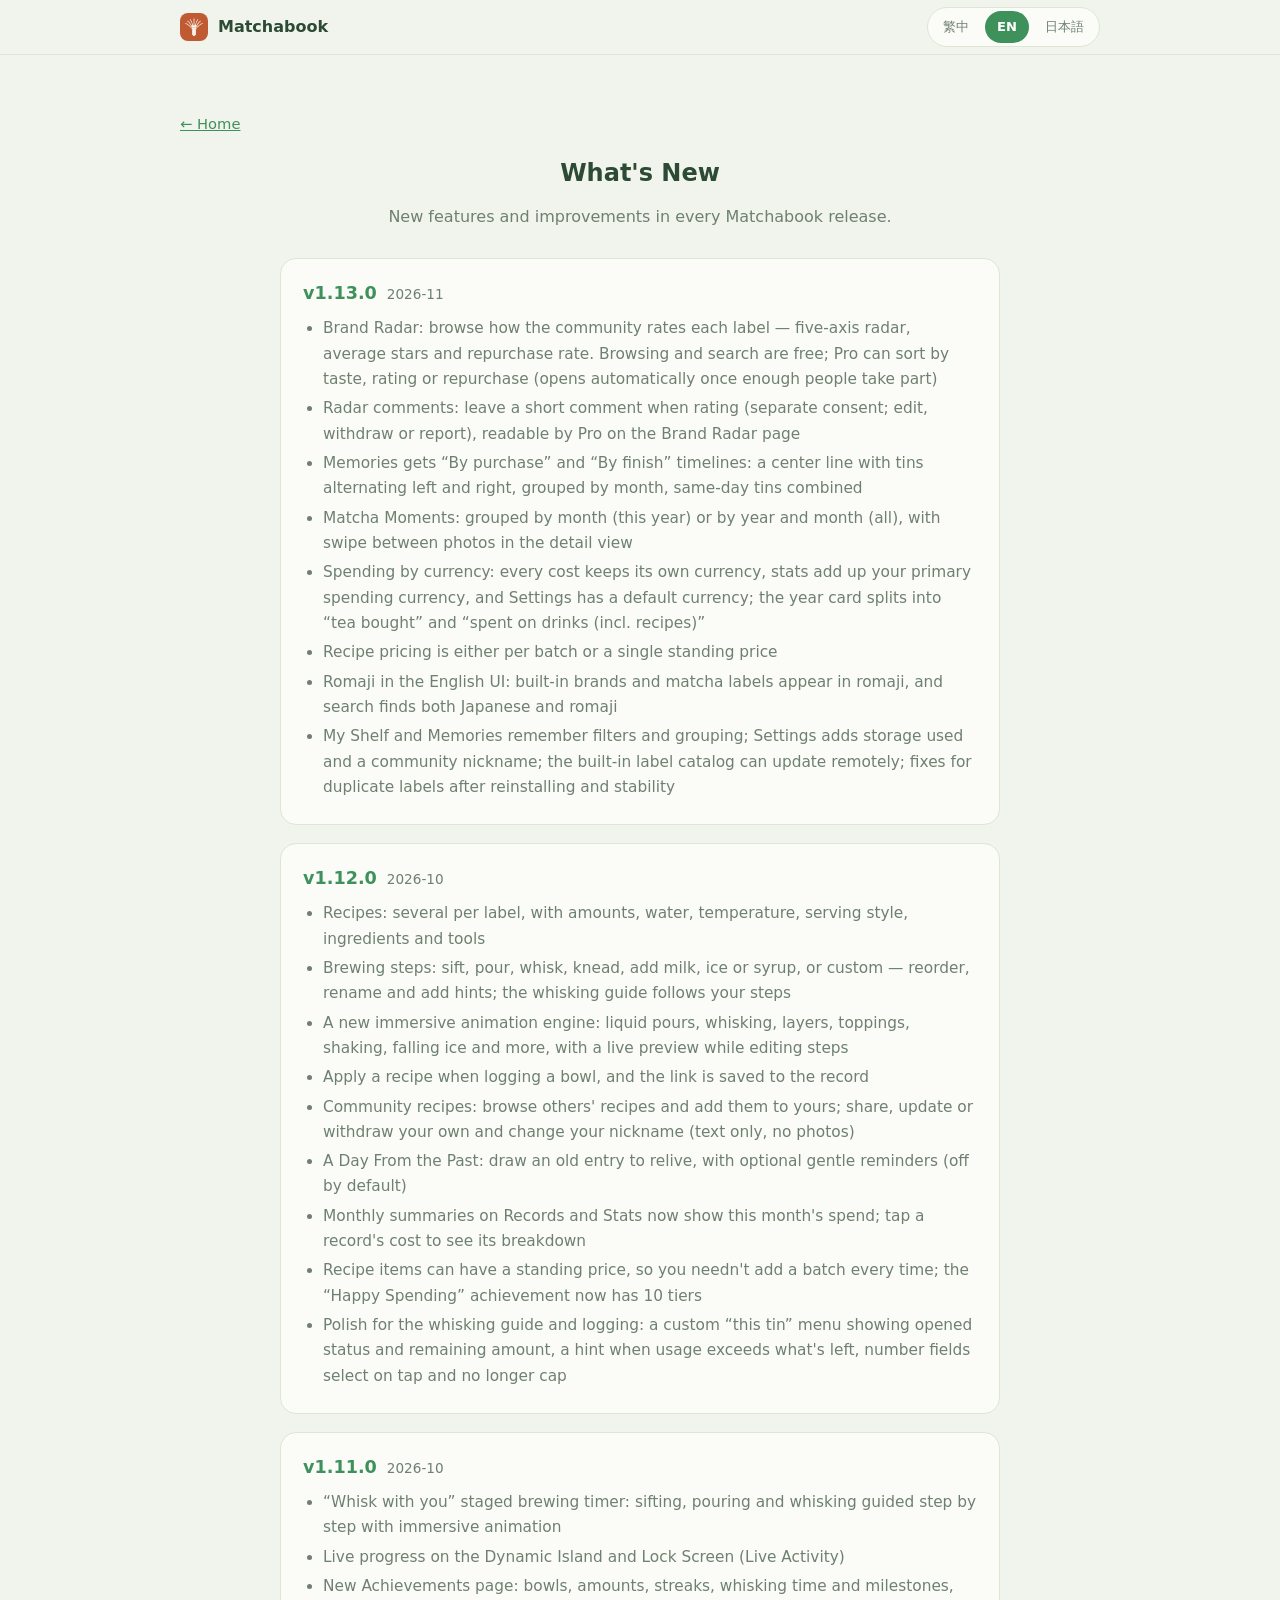
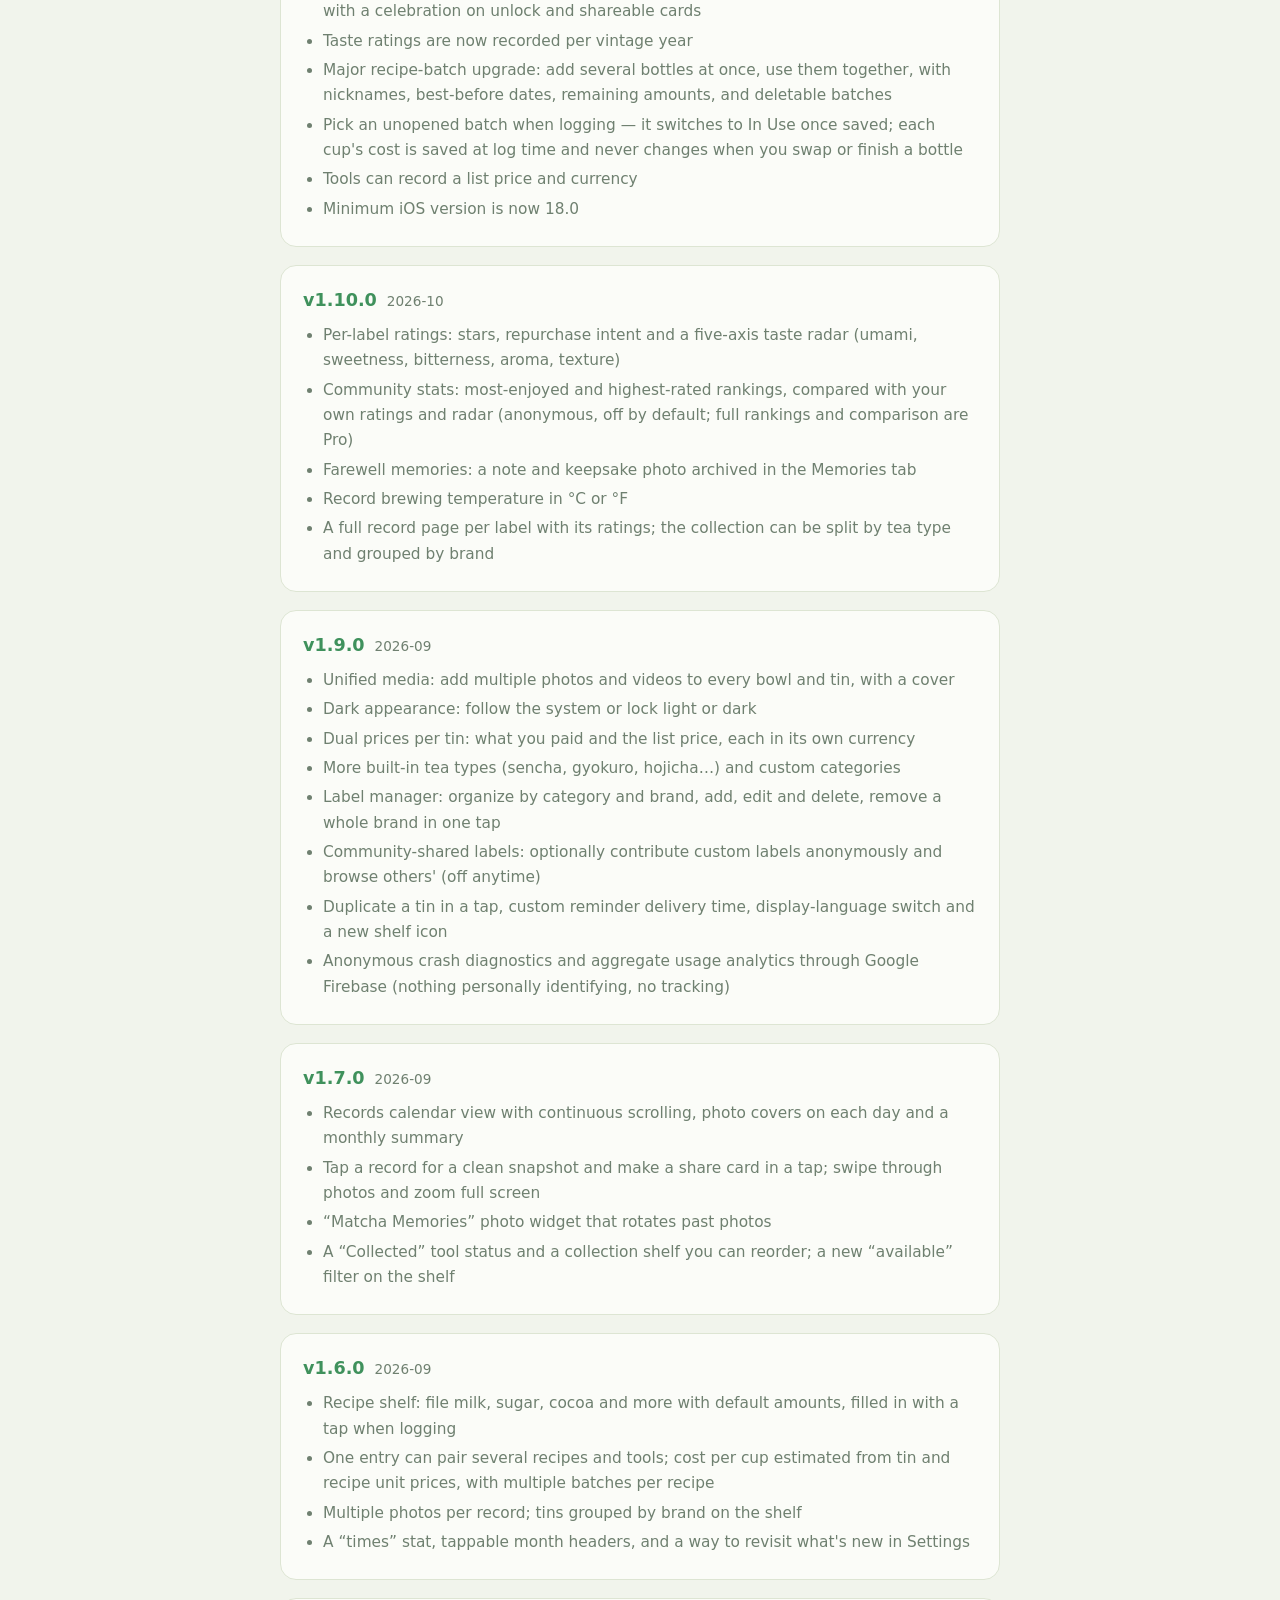
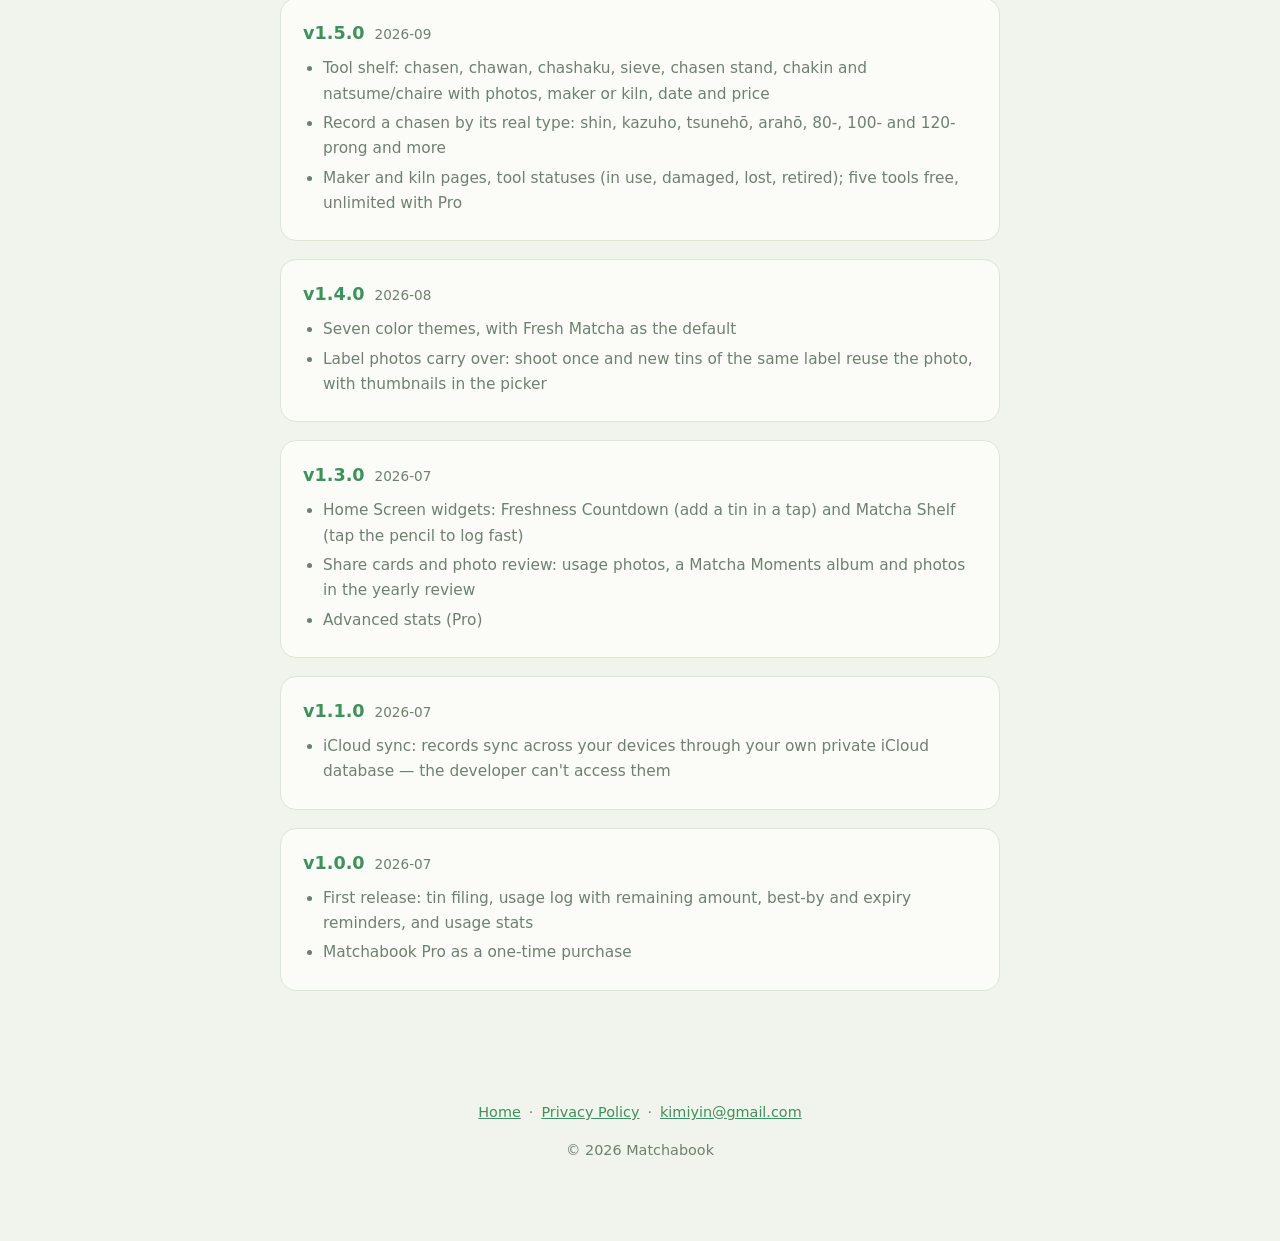
==== commit 992ff77e: "release 1.13.0：landing 銘柄雷達／回憶時間軸卡片、changelog 新增 v1.13.0；隱私政策三語新增「雷達評語」段（生效日期 2026-11-01）" ====
--- a/changelog.html
+++ b/changelog.html
@@ -119,7 +119,7 @@
     <a class="back" href="./"><span class="zh">← 回首頁</span><span class="en">← Home</span><span class="ja">← ホーム</span></a>
     <h2><span class="zh">版本更新</span><span class="en">What's New</span><span class="ja">更新履歴</span></h2>
     <p class="lede"><span class="zh">Matchabook 各版本的新功能與改進。</span><span class="en">New features and improvements in every Matchabook release.</span><span class="ja">Matchabook 各バージョンの新機能と改善点です。</span></p>
-    <div class="vers"><div class="ver"><div class="vhead"><span class="vnum">v1.12.0</span><span class="vdate">2026-10</span></div><ul><li><span class="zh">茶譜：每支銘柄可有多份茶譜，含用量、水量、水溫、享用方式、配方材料與器具</span><span class="en">Recipes: several per label, with amounts, water, temperature, serving style, ingredients and tools</span><span class="ja">茶譜：銘柄ごとに複数登録でき、量・お湯・温度・楽しみ方・配合・道具を保存</span></li><li><span class="zh">沖泡步驟系統：篩粉、注湯、刷茶、練茶、加奶、加冰塊、加糖漿或自訂，可排序、改名稱與提示；陪你刷依步驟帶你做</span><span class="en">Brewing steps: sift, pour, whisk, knead, add milk, ice or syrup, or custom — reorder, rename and add hints; the whisking guide follows your steps</span><span class="ja">淹れ方の手順：ふるう・注ぐ・点てる・練る・ミルク・氷・シロップ・自由設定。順番・名前・ヒントを編集でき、「一緒に点てる」が手順に沿って進みます</span></li><li><span class="zh">全新沉浸式動畫引擎：水流、茶筅刷茶、疊層、配料、搖杯、碎冰落水等，編輯步驟時可即時預覽</span><span class="en">A new immersive animation engine: liquid pours, whisking, layers, toppings, shaking, falling ice and more, with a live preview while editing steps</span><span class="ja">新しい没入アニメーション：注ぎ・茶筅で点てる・層・トッピング・シェイク・氷など。手順の編集中にプレビューも</span></li><li><span class="zh">記一碗可直接套用茶譜，並把關聯存進紀錄</span><span class="en">Apply a recipe when logging a bowl, and the link is saved to the record</span><span class="ja">一碗を記録するときに茶譜を適用でき、紀錄に関連づけて保存</span></li><li><span class="zh">社群茶譜：逛逛大家分享的茶譜並加進自己的；可分享、更新、撤回自己的茶譜與修改暱稱（純文字、不含照片）</span><span class="en">Community recipes: browse others' recipes and add them to yours; share, update or withdraw your own and change your nickname (text only, no photos)</span><span class="ja">みんなの茶譜：共有された茶譜を見て自分の茶譜に追加。自分の茶譜の共有・更新・取り下げやニックネーム変更も可能（文字のみ・写真なし）</span></li><li><span class="zh">過去的某一天：從舊紀錄抽一杯重溫，並可開啟溫柔的重溫通知（預設關閉）</span><span class="en">A Day From the Past: draw an old entry to relive, with optional gentle reminders (off by default)</span><span class="ja">過去のある日：古い記録から一杯を呼び戻し、やさしい振り返り通知も（初期はオフ）</span></li><li><span class="zh">紀錄與統計頁的月摘要新增「本月花費」；點紀錄的花費可看組成</span><span class="en">Monthly summaries on Records and Stats now show this month's spend; tap a record's cost to see its breakdown</span><span class="ja">記録と統計の月サマリーに「今月の費用」を追加。記録の費用をタップすると内訳を表示</span></li><li><span class="zh">配方可設「常備單價」，不必每次新買都建批次；成就「快樂花錢」擴增為 10 階</span><span class="en">Recipe items can have a standing price, so you needn't add a batch every time; the “Happy Spending” achievement now has 10 tiers</span><span class="ja">配合に「常備単価」を設定でき、買うたびにバッチを追加する必要がなくなりました。実績「散財の喜び」は10段階に拡大</span></li><li><span class="zh">陪你刷與記一碗的細節改進：「這一罐」自製下拉並顯示開封狀態與剩餘量、用量超出罐內剩餘時提示、數字欄位點入全選並移除上限</span><span class="en">Polish for the whisking guide and logging: a custom “this tin” menu showing opened status and remaining amount, a hint when usage exceeds what's left, number fields select on tap and no longer cap</span><span class="ja">「一緒に点てる」と記録の改善：「この缶」を専用メニューにして開封状態と残量を表示、残量超過の案内、数値欄はタップで全選択・上限を撤廃</span></li></ul></div><div class="ver"><div class="vhead"><span class="vnum">v1.11.0</span><span class="vdate">2026-10</span></div><ul><li><span class="zh">「陪你刷」分階段沖泡計時：篩粉、注湯、刷茶一步步引導，搭配沉浸式動畫</span><span class="en">“Whisk with you” staged brewing timer: sifting, pouring and whisking guided step by step with immersive animation</span><span class="ja">「一緒に点てる」段階タイマー：ふるう・注ぐ・点てるを順に案内し、没入アニメーションで演出</span></li><li><span class="zh">動態島與鎖定螢幕即時顯示沖泡進度（Live Activity）</span><span class="en">Live progress on the Dynamic Island and Lock Screen (Live Activity)</span><span class="ja">ダイナミックアイランドとロック画面に進行をリアルタイム表示（Live Activity）</span></li><li><span class="zh">全新成就頁：碗數、用量、連續天數、刷茶時間與里程碑；達成時慶祝，並可分享成就卡</span><span class="en">New Achievements page: bowls, amounts, streaks, whisking time and milestones, with a celebration on unlock and shareable cards</span><span class="ja">新しい実績ページ：碗数・使用量・連続日数・点てた時間・マイルストーン。達成時のお祝いとシェアカード</span></li><li><span class="zh">品味評分改依年份（vintage）分開記錄</span><span class="en">Taste ratings are now recorded per vintage year</span><span class="ja">テイスティング評価を年（ヴィンテージ）ごとに記録</span></li><li><span class="zh">配方批次大改：同款多瓶一次新增（可設瓶數）、可同時使用，加暱稱、保存期限與剩餘量，批次可刪除</span><span class="en">Major recipe-batch upgrade: add several bottles at once, use them together, with nicknames, best-before dates, remaining amounts, and deletable batches</span><span class="ja">レシピバッチを大幅強化：複数本を一度に追加して同時に使用、ニックネーム・保存期限・残量・バッチの削除</span></li><li><span class="zh">記錄用量時可直接挑「未開封」批次，存檔後自動轉為使用中；每杯成本在存檔當下記住，換瓶或用完都不受影響</span><span class="en">Pick an unopened batch when logging — it switches to In Use once saved; each cup's cost is saved at log time and never changes when you swap or finish a bottle</span><span class="ja">記録時に「未開封」のバッチを選べ、保存後に自動で「使用中」へ。1杯のコストは記録時に保存され、本を替えても変わりません</span></li><li><span class="zh">器具可記原價與幣別</span><span class="en">Tools can record a list price and currency</span><span class="ja">道具に定価と通貨を記録可能</span></li><li><span class="zh">最低支援 iOS 升為 18.0</span><span class="en">Minimum iOS version is now 18.0</span><span class="ja">対応 OS を iOS 18.0 以降に変更</span></li></ul></div><div class="ver"><div class="vhead"><span class="vnum">v1.10.0</span><span class="vdate">2026-10</span></div><ul><li><span class="zh">為每支銘柄評分：星等、想不想回購、旨／甘／苦／香／口感五味雷達</span><span class="en">Per-label ratings: stars, repurchase intent and a five-axis taste radar (umami, sweetness, bitterness, aroma, texture)</span><span class="ja">銘柄ごとの評価：星・再購入意向・旨/甘/苦/香/口感の5軸レーダー</span></li><li><span class="zh">社群統計：最多人喝、評價最高排行，並與你的評分、雷達跟社群平均對照（匿名貢獻、預設關閉；完整排行與對照為 Pro）</span><span class="en">Community stats: most-enjoyed and highest-rated rankings, compared with your own ratings and radar (anonymous, off by default; full rankings and comparison are Pro)</span><span class="ja">コミュニティ統計：最も飲まれた・評価の高いランキングと、自分の評価・レーダーの比較（匿名・初期オフ。詳しいランキングと比較は Pro）</span></li><li><span class="zh">喝完留回憶：告別心得與紀念照，封存到「回憶」分頁</span><span class="en">Farewell memories: a note and keepsake photo archived in the Memories tab</span><span class="ja">飲み終えた缶の思い出：感想と記念写真を「思い出」タブに保存</span></li><li><span class="zh">沖泡水溫記錄，攝氏／華氏皆可</span><span class="en">Record brewing temperature in °C or °F</span><span class="ja">抽出温度の記録（摂氏・華氏）</span></li><li><span class="zh">銘柄完整記錄本與評分頁；收藏冊可依茶類分段、依品牌分群</span><span class="en">A full record page per label with its ratings; the collection can be split by tea type and grouped by brand</span><span class="ja">銘柄ごとの記録ページと評価ページ。コレクションは茶類で分け、ブランドでグループ表示</span></li></ul></div><div class="ver"><div class="vhead"><span class="vnum">v1.9.0</span><span class="vdate">2026-09</span></div><ul><li><span class="zh">統一媒體：每一杯與每一罐都能加入多張照片與影片，可設封面</span><span class="en">Unified media: add multiple photos and videos to every bowl and tin, with a cover</span><span class="ja">メディア統合：一杯にも一缶にも複数の写真と動画を追加し、カバーも設定</span></li><li><span class="zh">深色外觀：跟隨系統或固定淺色／深色</span><span class="en">Dark appearance: follow the system or lock light or dark</span><span class="ja">ダーク外観：システム連動またはライト／ダーク固定</span></li><li><span class="zh">每罐雙價格：實際購入金額與原價，各自選擇幣別</span><span class="en">Dual prices per tin: what you paid and the list price, each in its own currency</span><span class="ja">缶ごとに2つの価格：実際の購入額と定価を別々の通貨で</span></li><li><span class="zh">更多內建茶類（煎茶、玉露、焙茶等）與自訂分類</span><span class="en">More built-in tea types (sencha, gyokuro, hojicha…) and custom categories</span><span class="ja">煎茶・玉露・ほうじ茶などの茶類を追加し、カスタム分類にも対応</span></li><li><span class="zh">銘柄管理頁：依分類與品牌整理、新增／編輯／刪除、一鍵刪整個品牌</span><span class="en">Label manager: organize by category and brand, add, edit and delete, remove a whole brand in one tap</span><span class="ja">銘柄の管理：分類とブランドで整理、追加・編集・削除、ブランドごと一括削除</span></li><li><span class="zh">社群共享銘柄：可選擇匿名貢獻自訂銘柄、瀏覽下載他人分享（可隨時關閉）</span><span class="en">Community-shared labels: optionally contribute custom labels anonymously and browse others' (off anytime)</span><span class="ja">コミュニティ共有の銘柄：自作銘柄を匿名で共有・他の人の銘柄をダウンロード（いつでもオフ）</span></li><li><span class="zh">一鍵複製為新罐、到期通知可自訂送達時間、顯示語言切換、抹茶櫃新圖示</span><span class="en">Duplicate a tin in a tap, custom reminder delivery time, display-language switch and a new shelf icon</span><span class="ja">缶のワンタップ複製・通知時刻のカスタマイズ・表示言語の切り替え・抹茶棚の新アイコン</span></li><li><span class="zh">加入 Google Firebase 的匿名當機診斷與彙總使用分析（不含可識別個人的資訊、不追蹤）</span><span class="en">Anonymous crash diagnostics and aggregate usage analytics through Google Firebase (nothing personally identifying, no tracking)</span><span class="ja">Google Firebase による匿名のクラッシュ診断と集計された利用分析を追加（個人を特定する情報なし・トラッキングなし）</span></li></ul></div><div class="ver"><div class="vhead"><span class="vnum">v1.7.0</span><span class="vdate">2026-09</span></div><ul><li><span class="zh">紀錄頁日曆檢視：連續捲動、日格顯示照片封面、月摘要</span><span class="en">Records calendar view with continuous scrolling, photo covers on each day and a monthly summary</span><span class="ja">記録のカレンダー表示：連続スクロール、日ごとの写真カバー、月の概要</span></li><li><span class="zh">點開一筆紀錄是一張精美快照，一鍵產生分享圖卡；照片可左右滑動與全螢幕縮放</span><span class="en">Tap a record for a clean snapshot and make a share card in a tap; swipe through photos and zoom full screen</span><span class="ja">記録をタップするときれいなスナップショットに。ワンタップでシェアカード、写真はスワイプとフルスクリーン拡大に対応</span></li><li><span class="zh">「抹茶回憶」相片小工具：隨機輪播過往照片</span><span class="en">“Matcha Memories” photo widget that rotates past photos</span><span class="ja">「抹茶の思い出」写真ウィジェット：過去の写真をランダム表示</span></li><li><span class="zh">器具「收藏」狀態與收藏櫃（可拖曳排序）；抹茶櫃新增「可用」篩選</span><span class="en">A “Collected” tool status and a collection shelf you can reorder; a new “available” filter on the shelf</span><span class="ja">道具の「コレクション」状態と並べ替えできるコレクション棚。抹茶棚に「使用可能」フィルタ</span></li></ul></div><div class="ver"><div class="vhead"><span class="vnum">v1.6.0</span><span class="vdate">2026-09</span></div><ul><li><span class="zh">配方櫃：把牛奶、糖、可可建檔並設預設用量，記一杯時一鍵帶入</span><span class="en">Recipe shelf: file milk, sugar, cocoa and more with default amounts, filled in with a tap when logging</span><span class="ja">配合棚：ミルク・砂糖・ココアなどを既定量つきで登録し、記録時にワンタップで入力</span></li><li><span class="zh">一筆用量可搭配多筆配方與器具；每杯花費估算（依罐與配方單價，配方可記多個批次）</span><span class="en">One entry can pair several recipes and tools; cost per cup estimated from tin and recipe unit prices, with multiple batches per recipe</span><span class="ja">1件の記録に複数の配合と道具を紐づけ可能。缶と配合の単価から1杯のコストを試算（配合は複数バッチ対応）</span></li><li><span class="zh">用量紀錄支援多張照片；抹茶罐首頁依品牌分群</span><span class="en">Multiple photos per record; tins grouped by brand on the shelf</span><span class="ja">記録に複数の写真。抹茶棚をブランド別にグループ表示</span></li><li><span class="zh">統計新增「次數」，年月標題可點選跳月；設定頁可回看新功能介紹</span><span class="en">A “times” stat, tappable month headers, and a way to revisit what's new in Settings</span><span class="ja">統計に「回数」を追加、年月見出しをタップで移動、設定から新機能の紹介を再表示</span></li></ul></div><div class="ver"><div class="vhead"><span class="vnum">v1.5.0</span><span class="vdate">2026-09</span></div><ul><li><span class="zh">器具櫃：茶筅、茶碗、茶杓、篩、茶筅立て、茶巾、棗／茶入建檔，含照片、作者／窯元、入手日與價格</span><span class="en">Tool shelf: chasen, chawan, chashaku, sieve, chasen stand, chakin and natsume/chaire with photos, maker or kiln, date and price</span><span class="ja">道具棚：茶筅・茶碗・茶杓・ふるい・茶筅立て・茶巾・棗／茶入を写真・作家／窯元・入手日・価格つきで登録</span></li><li><span class="zh">茶筅依「真、數穗、常穗、荒穗、八十本立、百本立、百二十本立」登錄穗型</span><span class="en">Record a chasen by its real type: shin, kazuho, tsunehō, arahō, 80-, 100- and 120-prong and more</span><span class="ja">茶筅は「真・数穂・常穂・荒穂・八十本立・百本立・百二十本立」の穂型で記録</span></li><li><span class="zh">作者／窯元聚合頁、器具狀態（使用中、損壞、遺失、已退役）；免費 5 件、Pro 無上限</span><span class="en">Maker and kiln pages, tool statuses (in use, damaged, lost, retired); five tools free, unlimited with Pro</span><span class="ja">作家・窯元ページ、道具の状態（使用中・破損・紛失・引退）。無料は5点、Pro は無制限</span></li></ul></div><div class="ver"><div class="vhead"><span class="vnum">v1.4.0</span><span class="vdate">2026-08</span></div><ul><li><span class="zh">七套主題配色（清新抹茶、沉穩大地、柔和莓果、經典墨藍、靜謐藕紫、復古羊皮、暖霞玫瑰），預設為抹茶綠</span><span class="en">Seven color themes, with Fresh Matcha as the default</span><span class="ja">7つのテーマ配色（既定はフレッシュ抹茶）</span></li><li><span class="zh">銘柄照片沿用：拍過一次，之後新增同款自動帶入代表照，選擇器顯示縮圖</span><span class="en">Label photos carry over: shoot once and new tins of the same label reuse the photo, with thumbnails in the picker</span><span class="ja">銘柄の写真を引き継ぎ：一度撮れば同じ銘柄を追加するとき代表写真が自動で入り、選択画面にサムネイルを表示</span></li></ul></div><div class="ver"><div class="vhead"><span class="vnum">v1.3.0</span><span class="vdate">2026-07</span></div><ul><li><span class="zh">主畫面小工具：賞味倒數（一鍵新增新罐）與抹茶櫃（點筆型圖示快速記一筆）</span><span class="en">Home Screen widgets: Freshness Countdown (add a tin in a tap) and Matcha Shelf (tap the pencil to log fast)</span><span class="ja">ホーム画面ウィジェット：賞味カウントダウン（缶をワンタップ追加）と抹茶棚（鉛筆アイコンですばやく記録）</span></li><li><span class="zh">分享卡與照片回顧：用量照片、抹茶時光相簿、年度回顧嵌入照片</span><span class="en">Share cards and photo review: usage photos, a Matcha Moments album and photos in the yearly review</span><span class="ja">シェアカードと写真の振り返り：使用記録の写真・抹茶タイムのアルバム・年間の振り返りに写真</span></li><li><span class="zh">進階統計（Pro）</span><span class="en">Advanced stats (Pro)</span><span class="ja">詳細統計（Pro）</span></li></ul></div><div class="ver"><div class="vhead"><span class="vnum">v1.1.0</span><span class="vdate">2026-07</span></div><ul><li><span class="zh">iCloud 同步：紀錄透過你自己的 iCloud 私有資料庫在裝置間同步，開發者無法存取</span><span class="en">iCloud sync: records sync across your devices through your own private iCloud database — the developer can't access them</span><span class="ja">iCloud 同期：記録はご自身の iCloud プライベートデータベースで端末間同期され、開発者は参照できません</span></li></ul></div><div class="ver"><div class="vhead"><span class="vnum">v1.0.0</span><span class="vdate">2026-07</span></div><ul><li><span class="zh">首次發布：抹茶罐建檔、用量紀錄與罐內剩餘量、賞味與保存期限提醒、用量統計</span><span class="en">First release: tin filing, usage log with remaining amount, best-by and expiry reminders, and usage stats</span><span class="ja">初回リリース：缶の登録・使用記録と残量・賞味／保存期限のリマインダー・使用量の統計</span></li><li><span class="zh">Matchabook Pro 一次買斷</span><span class="en">Matchabook Pro as a one-time purchase</span><span class="ja">Matchabook Pro（買い切り）</span></li></ul></div></div>
+    <div class="vers"><div class="ver"><div class="vhead"><span class="vnum">v1.13.0</span><span class="vdate">2026-11</span></div><ul><li><span class="zh">銘柄雷達：瀏覽社群對各銘柄的五味雷達、平均星等與回購率，免費瀏覽與搜尋；Pro 可依口味、評分、回購率排序（社群參與人數達標後自動開放）</span><span class="en">Brand Radar: browse how the community rates each label — five-axis radar, average stars and repurchase rate. Browsing and search are free; Pro can sort by taste, rating or repurchase (opens automatically once enough people take part)</span><span class="ja">銘柄レーダー：みんなの5軸レーダー・平均の星・また買いたい率を閲覧。閲覧と検索は無料、Proは味わい・評価・リピート率で並べ替え（参加人数が一定に達すると自動で公開）</span></li><li><span class="zh">雷達評語：評分時可留一句評語（別途同意、可修改／撤回／檢舉），Pro 可在銘柄雷達頁閱讀</span><span class="en">Radar comments: leave a short comment when rating (separate consent; edit, withdraw or report), readable by Pro on the Brand Radar page</span><span class="ja">レーダーコメント：評価時に一言コメントを残せます（別途同意・編集／取り下げ／通報可）。Proは銘柄レーダーで閲覧</span></li><li><span class="zh">回憶頁新增「入手順序」與「喝完順序」時間軸：中間一條線、罐子左右交錯、依月份分群，同一天的罐子併在一起</span><span class="en">Memories gets “By purchase” and “By finish” timelines: a center line with tins alternating left and right, grouped by month, same-day tins combined</span><span class="ja">思い出に「購入順」「飲み切り順」のタイムライン：中央の線に缶が左右交互に並び、月ごとにまとめて表示。同じ日の缶は1つに</span></li><li><span class="zh">抹茶時光：今年依月份、全部依年月分群，點開照片後可左右滑動切換</span><span class="en">Matcha Moments: grouped by month (this year) or by year and month (all), with swipe between photos in the detail view</span><span class="ja">抹茶タイム：今年は月ごと、すべては年月ごとに表示。写真を開いて左右スワイプで切り替え</span></li><li><span class="zh">花費幣別改版：每筆花費帶自己的幣別、統計只加總主要花費幣別、設定頁可改預設幣別；統計頁年度卡分成「今年購入茶粉」與「今年喝掉的花費（含配方）」</span><span class="en">Spending by currency: every cost keeps its own currency, stats add up your primary spending currency, and Settings has a default currency; the year card splits into “tea bought” and “spent on drinks (incl. recipes)”</span><span class="ja">費用を通貨ごとに記録：統計は主な支出通貨のみ合計、設定で既定の通貨を変更可能。年カードは「購入した茶葉」と「飲んだ分の出費（レシピ込み）」に分割</span></li><li><span class="zh">配方計價二選一：批次或唯一的常備單價</span><span class="en">Recipe pricing is either per batch or a single standing price</span><span class="ja">レシピの価格は「バッチ」か「単一の常備単価」のどちらか</span></li><li><span class="zh">英文介面顯示羅馬拼音：內建品牌與抹茶銘柄改以羅馬拼音顯示，搜尋日文與拼音都找得到</span><span class="en">Romaji in the English UI: built-in brands and matcha labels appear in romaji, and search finds both Japanese and romaji</span><span class="ja">英語表示ではローマ字に：内蔵のブランド・銘柄をローマ字で表示、検索は日本語でもローマ字でも可</span></li><li><span class="zh">抹茶櫃與回憶頁記住篩選與分群；設定頁新增「使用空間」與「社群暱稱」；內建銘柄目錄可遠端更新；修正重新安裝後銘柄重複與穩定性問題</span><span class="en">My Shelf and Memories remember filters and grouping; Settings adds storage used and a community nickname; the built-in label catalog can update remotely; fixes for duplicate labels after reinstalling and stability</span><span class="ja">抹茶棚と思い出が絞り込みを記憶。設定に使用容量とコミュニティのニックネームを追加。内蔵銘柄カタログをリモート更新。再インストール後の銘柄重複と安定性を改善</span></li></ul></div><div class="ver"><div class="vhead"><span class="vnum">v1.12.0</span><span class="vdate">2026-10</span></div><ul><li><span class="zh">茶譜：每支銘柄可有多份茶譜，含用量、水量、水溫、享用方式、配方材料與器具</span><span class="en">Recipes: several per label, with amounts, water, temperature, serving style, ingredients and tools</span><span class="ja">茶譜：銘柄ごとに複数登録でき、量・お湯・温度・楽しみ方・配合・道具を保存</span></li><li><span class="zh">沖泡步驟系統：篩粉、注湯、刷茶、練茶、加奶、加冰塊、加糖漿或自訂，可排序、改名稱與提示；陪你刷依步驟帶你做</span><span class="en">Brewing steps: sift, pour, whisk, knead, add milk, ice or syrup, or custom — reorder, rename and add hints; the whisking guide follows your steps</span><span class="ja">淹れ方の手順：ふるう・注ぐ・点てる・練る・ミルク・氷・シロップ・自由設定。順番・名前・ヒントを編集でき、「一緒に点てる」が手順に沿って進みます</span></li><li><span class="zh">全新沉浸式動畫引擎：水流、茶筅刷茶、疊層、配料、搖杯、碎冰落水等，編輯步驟時可即時預覽</span><span class="en">A new immersive animation engine: liquid pours, whisking, layers, toppings, shaking, falling ice and more, with a live preview while editing steps</span><span class="ja">新しい没入アニメーション：注ぎ・茶筅で点てる・層・トッピング・シェイク・氷など。手順の編集中にプレビューも</span></li><li><span class="zh">記一碗可直接套用茶譜，並把關聯存進紀錄</span><span class="en">Apply a recipe when logging a bowl, and the link is saved to the record</span><span class="ja">一碗を記録するときに茶譜を適用でき、紀錄に関連づけて保存</span></li><li><span class="zh">社群茶譜：逛逛大家分享的茶譜並加進自己的；可分享、更新、撤回自己的茶譜與修改暱稱（純文字、不含照片）</span><span class="en">Community recipes: browse others' recipes and add them to yours; share, update or withdraw your own and change your nickname (text only, no photos)</span><span class="ja">みんなの茶譜：共有された茶譜を見て自分の茶譜に追加。自分の茶譜の共有・更新・取り下げやニックネーム変更も可能（文字のみ・写真なし）</span></li><li><span class="zh">過去的某一天：從舊紀錄抽一杯重溫，並可開啟溫柔的重溫通知（預設關閉）</span><span class="en">A Day From the Past: draw an old entry to relive, with optional gentle reminders (off by default)</span><span class="ja">過去のある日：古い記録から一杯を呼び戻し、やさしい振り返り通知も（初期はオフ）</span></li><li><span class="zh">紀錄與統計頁的月摘要新增「本月花費」；點紀錄的花費可看組成</span><span class="en">Monthly summaries on Records and Stats now show this month's spend; tap a record's cost to see its breakdown</span><span class="ja">記録と統計の月サマリーに「今月の費用」を追加。記録の費用をタップすると内訳を表示</span></li><li><span class="zh">配方可設「常備單價」，不必每次新買都建批次；成就「快樂花錢」擴增為 10 階</span><span class="en">Recipe items can have a standing price, so you needn't add a batch every time; the “Happy Spending” achievement now has 10 tiers</span><span class="ja">配合に「常備単価」を設定でき、買うたびにバッチを追加する必要がなくなりました。実績「散財の喜び」は10段階に拡大</span></li><li><span class="zh">陪你刷與記一碗的細節改進：「這一罐」自製下拉並顯示開封狀態與剩餘量、用量超出罐內剩餘時提示、數字欄位點入全選並移除上限</span><span class="en">Polish for the whisking guide and logging: a custom “this tin” menu showing opened status and remaining amount, a hint when usage exceeds what's left, number fields select on tap and no longer cap</span><span class="ja">「一緒に点てる」と記録の改善：「この缶」を専用メニューにして開封状態と残量を表示、残量超過の案内、数値欄はタップで全選択・上限を撤廃</span></li></ul></div><div class="ver"><div class="vhead"><span class="vnum">v1.11.0</span><span class="vdate">2026-10</span></div><ul><li><span class="zh">「陪你刷」分階段沖泡計時：篩粉、注湯、刷茶一步步引導，搭配沉浸式動畫</span><span class="en">“Whisk with you” staged brewing timer: sifting, pouring and whisking guided step by step with immersive animation</span><span class="ja">「一緒に点てる」段階タイマー：ふるう・注ぐ・点てるを順に案内し、没入アニメーションで演出</span></li><li><span class="zh">動態島與鎖定螢幕即時顯示沖泡進度（Live Activity）</span><span class="en">Live progress on the Dynamic Island and Lock Screen (Live Activity)</span><span class="ja">ダイナミックアイランドとロック画面に進行をリアルタイム表示（Live Activity）</span></li><li><span class="zh">全新成就頁：碗數、用量、連續天數、刷茶時間與里程碑；達成時慶祝，並可分享成就卡</span><span class="en">New Achievements page: bowls, amounts, streaks, whisking time and milestones, with a celebration on unlock and shareable cards</span><span class="ja">新しい実績ページ：碗数・使用量・連続日数・点てた時間・マイルストーン。達成時のお祝いとシェアカード</span></li><li><span class="zh">品味評分改依年份（vintage）分開記錄</span><span class="en">Taste ratings are now recorded per vintage year</span><span class="ja">テイスティング評価を年（ヴィンテージ）ごとに記録</span></li><li><span class="zh">配方批次大改：同款多瓶一次新增（可設瓶數）、可同時使用，加暱稱、保存期限與剩餘量，批次可刪除</span><span class="en">Major recipe-batch upgrade: add several bottles at once, use them together, with nicknames, best-before dates, remaining amounts, and deletable batches</span><span class="ja">レシピバッチを大幅強化：複数本を一度に追加して同時に使用、ニックネーム・保存期限・残量・バッチの削除</span></li><li><span class="zh">記錄用量時可直接挑「未開封」批次，存檔後自動轉為使用中；每杯成本在存檔當下記住，換瓶或用完都不受影響</span><span class="en">Pick an unopened batch when logging — it switches to In Use once saved; each cup's cost is saved at log time and never changes when you swap or finish a bottle</span><span class="ja">記録時に「未開封」のバッチを選べ、保存後に自動で「使用中」へ。1杯のコストは記録時に保存され、本を替えても変わりません</span></li><li><span class="zh">器具可記原價與幣別</span><span class="en">Tools can record a list price and currency</span><span class="ja">道具に定価と通貨を記録可能</span></li><li><span class="zh">最低支援 iOS 升為 18.0</span><span class="en">Minimum iOS version is now 18.0</span><span class="ja">対応 OS を iOS 18.0 以降に変更</span></li></ul></div><div class="ver"><div class="vhead"><span class="vnum">v1.10.0</span><span class="vdate">2026-10</span></div><ul><li><span class="zh">為每支銘柄評分：星等、想不想回購、旨／甘／苦／香／口感五味雷達</span><span class="en">Per-label ratings: stars, repurchase intent and a five-axis taste radar (umami, sweetness, bitterness, aroma, texture)</span><span class="ja">銘柄ごとの評価：星・再購入意向・旨/甘/苦/香/口感の5軸レーダー</span></li><li><span class="zh">社群統計：最多人喝、評價最高排行，並與你的評分、雷達跟社群平均對照（匿名貢獻、預設關閉；完整排行與對照為 Pro）</span><span class="en">Community stats: most-enjoyed and highest-rated rankings, compared with your own ratings and radar (anonymous, off by default; full rankings and comparison are Pro)</span><span class="ja">コミュニティ統計：最も飲まれた・評価の高いランキングと、自分の評価・レーダーの比較（匿名・初期オフ。詳しいランキングと比較は Pro）</span></li><li><span class="zh">喝完留回憶：告別心得與紀念照，封存到「回憶」分頁</span><span class="en">Farewell memories: a note and keepsake photo archived in the Memories tab</span><span class="ja">飲み終えた缶の思い出：感想と記念写真を「思い出」タブに保存</span></li><li><span class="zh">沖泡水溫記錄，攝氏／華氏皆可</span><span class="en">Record brewing temperature in °C or °F</span><span class="ja">抽出温度の記録（摂氏・華氏）</span></li><li><span class="zh">銘柄完整記錄本與評分頁；收藏冊可依茶類分段、依品牌分群</span><span class="en">A full record page per label with its ratings; the collection can be split by tea type and grouped by brand</span><span class="ja">銘柄ごとの記録ページと評価ページ。コレクションは茶類で分け、ブランドでグループ表示</span></li></ul></div><div class="ver"><div class="vhead"><span class="vnum">v1.9.0</span><span class="vdate">2026-09</span></div><ul><li><span class="zh">統一媒體：每一杯與每一罐都能加入多張照片與影片，可設封面</span><span class="en">Unified media: add multiple photos and videos to every bowl and tin, with a cover</span><span class="ja">メディア統合：一杯にも一缶にも複数の写真と動画を追加し、カバーも設定</span></li><li><span class="zh">深色外觀：跟隨系統或固定淺色／深色</span><span class="en">Dark appearance: follow the system or lock light or dark</span><span class="ja">ダーク外観：システム連動またはライト／ダーク固定</span></li><li><span class="zh">每罐雙價格：實際購入金額與原價，各自選擇幣別</span><span class="en">Dual prices per tin: what you paid and the list price, each in its own currency</span><span class="ja">缶ごとに2つの価格：実際の購入額と定価を別々の通貨で</span></li><li><span class="zh">更多內建茶類（煎茶、玉露、焙茶等）與自訂分類</span><span class="en">More built-in tea types (sencha, gyokuro, hojicha…) and custom categories</span><span class="ja">煎茶・玉露・ほうじ茶などの茶類を追加し、カスタム分類にも対応</span></li><li><span class="zh">銘柄管理頁：依分類與品牌整理、新增／編輯／刪除、可整個品牌一次刪除</span><span class="en">Label manager: organize by category and brand, add, edit and delete, remove a whole brand in one tap</span><span class="ja">銘柄の管理：分類とブランドで整理、追加・編集・削除、ブランドごと一括削除</span></li><li><span class="zh">社群共享銘柄：可選擇匿名貢獻自訂銘柄、瀏覽下載他人分享（可隨時關閉）</span><span class="en">Community-shared labels: optionally contribute custom labels anonymously and browse others' (off anytime)</span><span class="ja">コミュニティ共有の銘柄：自作銘柄を匿名で共有・他の人の銘柄をダウンロード（いつでもオフ）</span></li><li><span class="zh">可直接複製為新罐、到期通知可自訂送達時間、顯示語言切換、抹茶櫃新圖示</span><span class="en">Duplicate a tin in a tap, custom reminder delivery time, display-language switch and a new shelf icon</span><span class="ja">缶のワンタップ複製・通知時刻のカスタマイズ・表示言語の切り替え・抹茶棚の新アイコン</span></li><li><span class="zh">加入 Google Firebase 的匿名當機診斷與彙總使用分析（不含可識別個人的資訊、不追蹤）</span><span class="en">Anonymous crash diagnostics and aggregate usage analytics through Google Firebase (nothing personally identifying, no tracking)</span><span class="ja">Google Firebase による匿名のクラッシュ診断と集計された利用分析を追加（個人を特定する情報なし・トラッキングなし）</span></li></ul></div><div class="ver"><div class="vhead"><span class="vnum">v1.7.0</span><span class="vdate">2026-09</span></div><ul><li><span class="zh">紀錄頁日曆檢視：連續捲動、日格顯示照片封面、月摘要</span><span class="en">Records calendar view with continuous scrolling, photo covers on each day and a monthly summary</span><span class="ja">記録のカレンダー表示：連続スクロール、日ごとの写真カバー、月の概要</span></li><li><span class="zh">點開一筆紀錄是一張精美快照，直接產生分享圖卡；照片可左右滑動與全螢幕縮放</span><span class="en">Tap a record for a clean snapshot and make a share card in a tap; swipe through photos and zoom full screen</span><span class="ja">記録をタップするときれいなスナップショットに。ワンタップでシェアカード、写真はスワイプとフルスクリーン拡大に対応</span></li><li><span class="zh">「抹茶回憶」相片小工具：隨機輪播過往照片</span><span class="en">“Matcha Memories” photo widget that rotates past photos</span><span class="ja">「抹茶の思い出」写真ウィジェット：過去の写真をランダム表示</span></li><li><span class="zh">器具「收藏」狀態與收藏櫃（可拖曳排序）；抹茶櫃新增「可用」篩選</span><span class="en">A “Collected” tool status and a collection shelf you can reorder; a new “available” filter on the shelf</span><span class="ja">道具の「コレクション」状態と並べ替えできるコレクション棚。抹茶棚に「使用可能」フィルタ</span></li></ul></div><div class="ver"><div class="vhead"><span class="vnum">v1.6.0</span><span class="vdate">2026-09</span></div><ul><li><span class="zh">配方櫃：把牛奶、糖、可可建檔並設預設用量，記一杯時自動帶入</span><span class="en">Recipe shelf: file milk, sugar, cocoa and more with default amounts, filled in with a tap when logging</span><span class="ja">配合棚：ミルク・砂糖・ココアなどを既定量つきで登録し、記録時にワンタップで入力</span></li><li><span class="zh">一筆用量可搭配多筆配方與器具；每杯花費估算（依罐與配方單價，配方可記多個批次）</span><span class="en">One entry can pair several recipes and tools; cost per cup estimated from tin and recipe unit prices, with multiple batches per recipe</span><span class="ja">1件の記録に複数の配合と道具を紐づけ可能。缶と配合の単価から1杯のコストを試算（配合は複数バッチ対応）</span></li><li><span class="zh">用量紀錄支援多張照片；抹茶罐首頁依品牌分群</span><span class="en">Multiple photos per record; tins grouped by brand on the shelf</span><span class="ja">記録に複数の写真。抹茶棚をブランド別にグループ表示</span></li><li><span class="zh">統計新增「次數」，年月標題可點選跳月；設定頁可回看新功能介紹</span><span class="en">A “times” stat, tappable month headers, and a way to revisit what's new in Settings</span><span class="ja">統計に「回数」を追加、年月見出しをタップで移動、設定から新機能の紹介を再表示</span></li></ul></div><div class="ver"><div class="vhead"><span class="vnum">v1.5.0</span><span class="vdate">2026-09</span></div><ul><li><span class="zh">器具櫃：茶筅、茶碗、茶杓、篩、茶筅立て、茶巾、棗／茶入建檔，含照片、作者／窯元、入手日與價格</span><span class="en">Tool shelf: chasen, chawan, chashaku, sieve, chasen stand, chakin and natsume/chaire with photos, maker or kiln, date and price</span><span class="ja">道具棚：茶筅・茶碗・茶杓・ふるい・茶筅立て・茶巾・棗／茶入を写真・作家／窯元・入手日・価格つきで登録</span></li><li><span class="zh">茶筅依「真、數穗、常穗、荒穗、八十本立、百本立、百二十本立」登錄穗型</span><span class="en">Record a chasen by its real type: shin, kazuho, tsunehō, arahō, 80-, 100- and 120-prong and more</span><span class="ja">茶筅は「真・数穂・常穂・荒穂・八十本立・百本立・百二十本立」の穂型で記録</span></li><li><span class="zh">作者／窯元聚合頁、器具狀態（使用中、損壞、遺失、已退役）；免費 5 件、Pro 無上限</span><span class="en">Maker and kiln pages, tool statuses (in use, damaged, lost, retired); five tools free, unlimited with Pro</span><span class="ja">作家・窯元ページ、道具の状態（使用中・破損・紛失・引退）。無料は5点、Pro は無制限</span></li></ul></div><div class="ver"><div class="vhead"><span class="vnum">v1.4.0</span><span class="vdate">2026-08</span></div><ul><li><span class="zh">七套主題配色（清新抹茶、沉穩大地、柔和莓果、經典墨藍、靜謐藕紫、復古羊皮、暖霞玫瑰），預設為抹茶綠</span><span class="en">Seven color themes, with Fresh Matcha as the default</span><span class="ja">7つのテーマ配色（既定はフレッシュ抹茶）</span></li><li><span class="zh">銘柄照片沿用：拍過一次，之後新增同款自動帶入代表照，選擇器顯示縮圖</span><span class="en">Label photos carry over: shoot once and new tins of the same label reuse the photo, with thumbnails in the picker</span><span class="ja">銘柄の写真を引き継ぎ：一度撮れば同じ銘柄を追加するとき代表写真が自動で入り、選択画面にサムネイルを表示</span></li></ul></div><div class="ver"><div class="vhead"><span class="vnum">v1.3.0</span><span class="vdate">2026-07</span></div><ul><li><span class="zh">主畫面小工具：賞味倒數（可直接新增新罐）與抹茶櫃（點筆型圖示快速記一筆）</span><span class="en">Home Screen widgets: Freshness Countdown (add a tin in a tap) and Matcha Shelf (tap the pencil to log fast)</span><span class="ja">ホーム画面ウィジェット：賞味カウントダウン（缶をワンタップ追加）と抹茶棚（鉛筆アイコンですばやく記録）</span></li><li><span class="zh">分享卡與照片回顧：用量照片、抹茶時光相簿、年度回顧嵌入照片</span><span class="en">Share cards and photo review: usage photos, a Matcha Moments album and photos in the yearly review</span><span class="ja">シェアカードと写真の振り返り：使用記録の写真・抹茶タイムのアルバム・年間の振り返りに写真</span></li><li><span class="zh">進階統計（Pro）</span><span class="en">Advanced stats (Pro)</span><span class="ja">詳細統計（Pro）</span></li></ul></div><div class="ver"><div class="vhead"><span class="vnum">v1.1.0</span><span class="vdate">2026-07</span></div><ul><li><span class="zh">iCloud 同步：紀錄透過你自己的 iCloud 私有資料庫在裝置間同步，開發者無法存取</span><span class="en">iCloud sync: records sync across your devices through your own private iCloud database — the developer can't access them</span><span class="ja">iCloud 同期：記録はご自身の iCloud プライベートデータベースで端末間同期され、開発者は参照できません</span></li></ul></div><div class="ver"><div class="vhead"><span class="vnum">v1.0.0</span><span class="vdate">2026-07</span></div><ul><li><span class="zh">首次發布：抹茶罐建檔、用量紀錄與罐內剩餘量、賞味與保存期限提醒、用量統計</span><span class="en">First release: tin filing, usage log with remaining amount, best-by and expiry reminders, and usage stats</span><span class="ja">初回リリース：缶の登録・使用記録と残量・賞味／保存期限のリマインダー・使用量の統計</span></li><li><span class="zh">Matchabook Pro 一次買斷</span><span class="en">Matchabook Pro as a one-time purchase</span><span class="ja">Matchabook Pro（買い切り）</span></li></ul></div></div>
   </div>
 </section>
 <footer>
